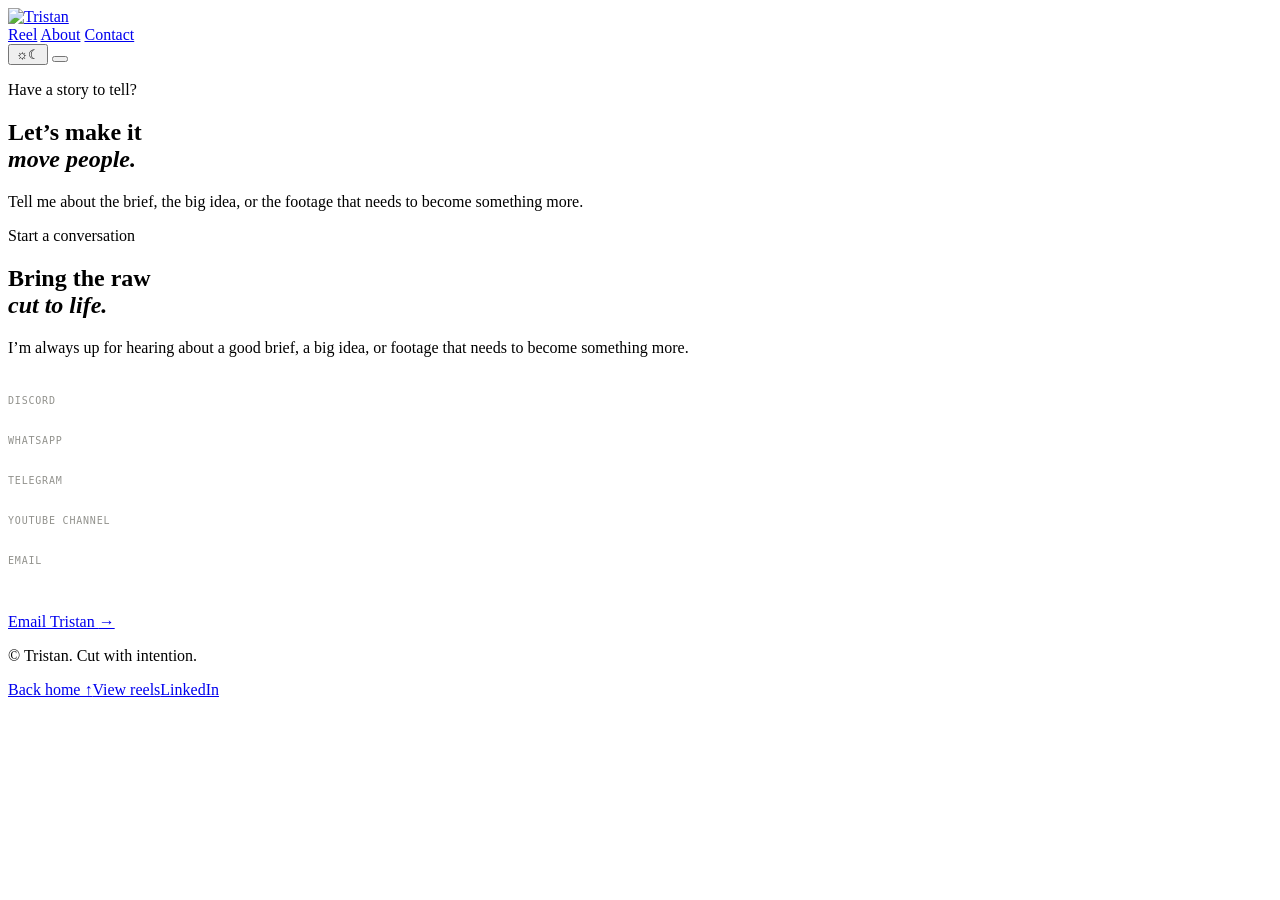
==== contact.html @ 22411dfc "Create contact.html" ====
<!doctype html>
<html lang="en">
  <head>
    <meta charset="UTF-8" />
    <meta name="viewport" content="width=device-width, initial-scale=1.0" />
    <meta name="description" content="Contact Tristan about video editing, campaigns, music videos, and finishing." />
    <title>Contact &mdash; Tristan Video Editor</title>
    <link rel="icon" type="image/svg+xml" href="tristan-logo.svg" />
    <link rel="stylesheet" href="styles.css" />
    <style>
      .contact-details { display:grid; width:100%; margin:26px 0 30px; }
      .contact-detail { display:flex; justify-content:space-between; gap:24px; padding:12px 0; border-bottom:1px solid rgba(255,255,255,.16); color:#fff; font-size:12px; }
      .contact-detail span:first-child { color:#92928d; font-family:'DM Mono',monospace; font-size:10px; text-transform:uppercase; letter-spacing:.08em; }
      .contact-detail a { color:inherit; text-align:right; }
      .contact-detail a:hover { color:var(--accent); }
      .dark .contact-detail { border-color:rgba(17,17,17,.16); color:#111; }
      .dark .contact-detail a:hover { color:#789000; }
      @media (max-width:760px) { .contact-detail { align-items:flex-start; flex-direction:column; gap:5px; }.contact-detail a { text-align:left; } }
    </style>
    <script>document.documentElement.classList.add('js');</script>
  </head>
  <body>
    <header class="site-header">
      <nav class="nav shell" aria-label="Main navigation">
        <a class="wordmark brand-logo" href="index.html" data-transition="zoom-in" aria-label="Tristan home"><img src="tristan-logo.svg" alt="Tristan" /></a>
        <div class="nav-links" id="nav-links">
          <a href="reels.html" data-transition="zoom-out">Reel</a>
          <a href="index.html#about" data-transition="zoom-in">About</a>
          <a href="contact.html" aria-current="page">Contact</a>
        </div>
        <div class="nav-actions">
          <button class="theme-switch" id="theme-toggle" type="button" role="switch" aria-checked="false" aria-label="Switch to dark mode">
            <span class="switch-track"><span class="switch-icon switch-sun" aria-hidden="true">&#9788;</span><span class="switch-icon switch-moon" aria-hidden="true">&#9790;</span><span class="switch-thumb"></span></span>
          </button>
          <button class="menu-toggle" id="menu-toggle" type="button" aria-controls="nav-links" aria-expanded="false" aria-label="Open menu"><span></span><span></span></button>
        </div>
      </nav>
    </header>

    <main class="page-main contact-page" id="top">
      <section class="page-hero shell reveal">
        <p class="eyebrow">Have a story to tell?</p>
        <h1>Let&#8217;s make it<br /><em>move people.</em></h1>
        <p class="page-intro">Tell me about the brief, the big idea, or the footage that needs to become something more.</p>
      </section>

      <section class="contact-section shell">
        <div class="contact-card reveal">
          <div><p class="eyebrow">Start a conversation</p><h2>Bring the raw<br /><em>cut to life.</em></h2></div>
          <div class="contact-side">
            <p>I&#8217;m always up for hearing about a good brief, a big idea, or footage that needs to become something more.</p>
            <div class="contact-details" aria-label="Contact details">
              <div class="contact-detail"><span>Discord</span><span>@randomrevort</span></div>
              <div class="contact-detail"><span>WhatsApp</span><a href="https://wa.me/639506513724" target="_blank" rel="noreferrer">0950 651 3724</a></div>
              <div class="contact-detail"><span>Telegram</span><a href="https://t.me/randomrevort" target="_blank" rel="noreferrer">@randomrevort</a></div>
              <div class="contact-detail"><span>YouTube Channel</span><a href="https://www.youtube.com/@randomrevort" target="_blank" rel="noreferrer">@randomrevort</a></div>
              <div class="contact-detail"><span>Email</span><a href="mailto:tristancajes@gmail.com">tristancajes@gmail.com</a></div>
            </div>
            <a class="button button-light" href="mailto:tristancajes@gmail.com">Email Tristan <span>&#8594;</span></a>
          </div>
        </div>
      </section>
    </main>

    <footer class="site-footer shell">
      <p>&copy; <span id="year"></span> Tristan. Cut with intention.</p>
      <div class="footer-links"><a href="index.html" data-transition="zoom-in">Back home &#8593;</a><a href="reels.html" data-transition="zoom-out">View reels</a><a href="contact.html">LinkedIn</a></div>
    </footer>
    <script src="script.js"></script>
  </body>
</html>
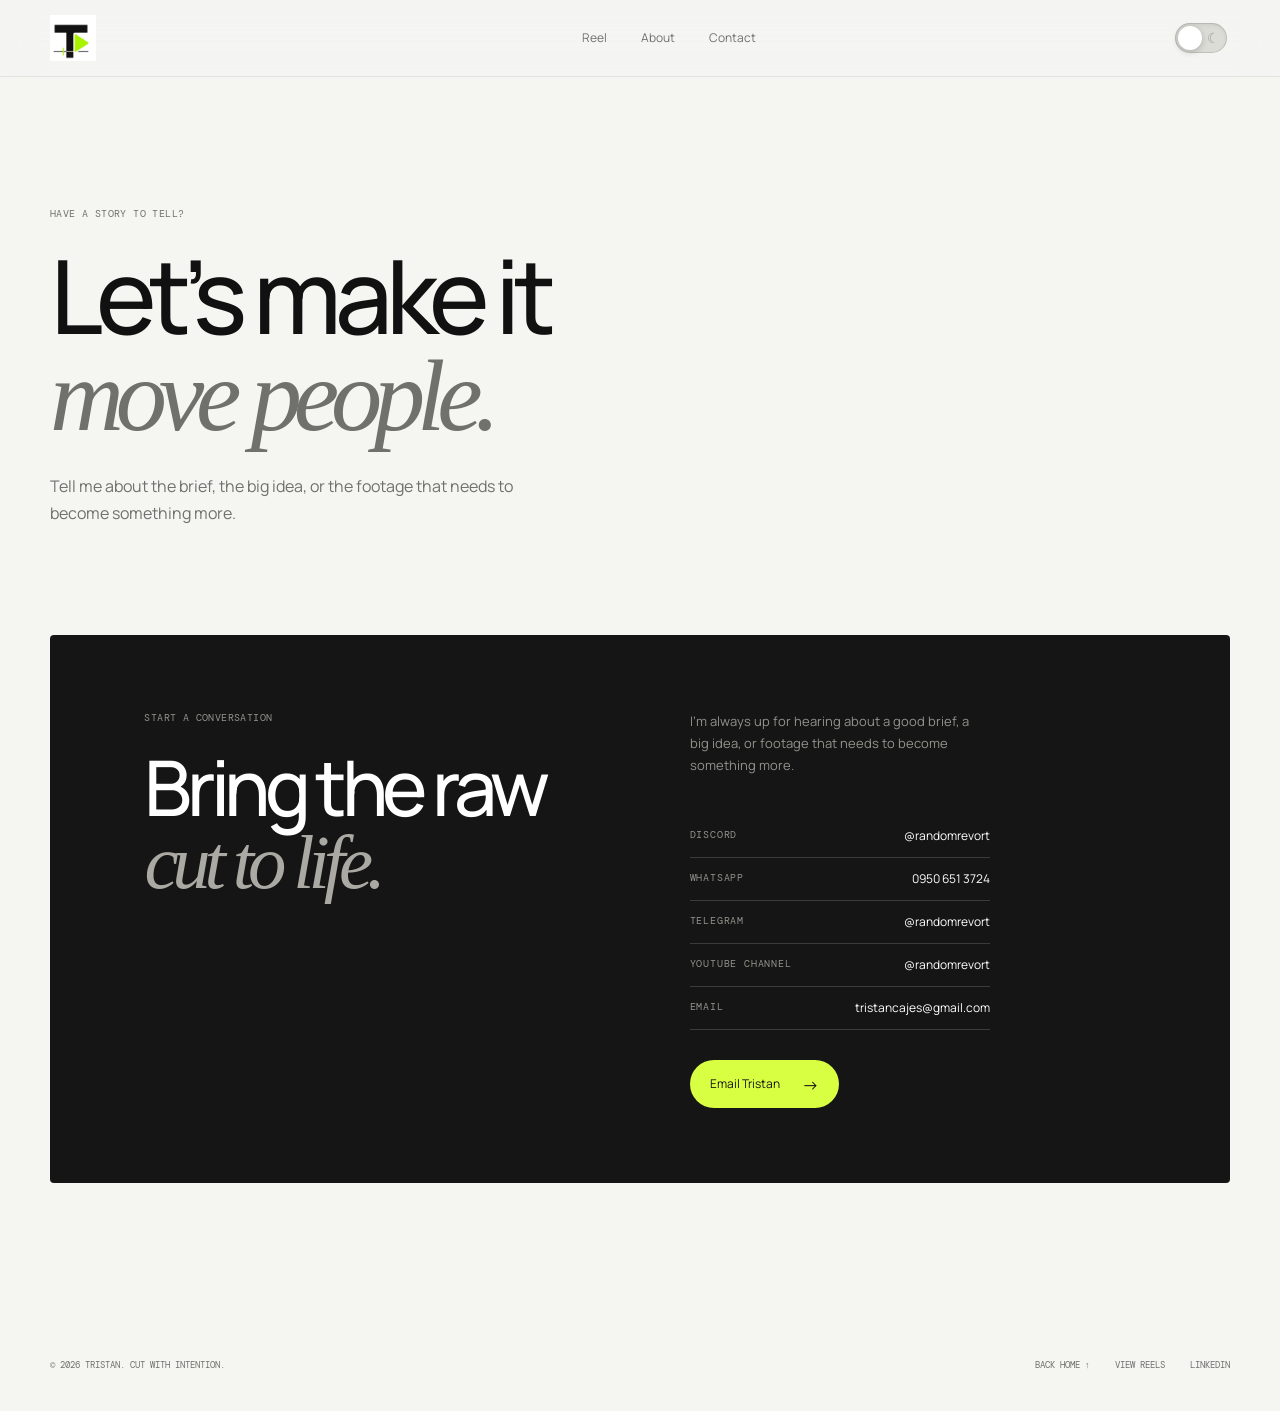
==== commit 29e64a73: "Add version query to stylesheet link in contact.html Version the shared stylesheet URL on the contac" ====
--- a/contact.html
+++ b/contact.html
@@ -6,7 +6,7 @@
     <meta name="description" content="Contact Tristan about video editing, campaigns, music videos, and finishing." />
     <title>Contact &mdash; Tristan Video Editor</title>
     <link rel="icon" type="image/svg+xml" href="tristan-logo.svg" />
-    <link rel="stylesheet" href="styles.css" />
+    <link rel="stylesheet" href="styles.css?v=20260806" />
     <style>
       .contact-details { display:grid; width:100%; margin:26px 0 30px; }
       .contact-detail { display:flex; justify-content:space-between; gap:24px; padding:12px 0; border-bottom:1px solid rgba(255,255,255,.16); color:#fff; font-size:12px; }
--- a/styles.css
+++ b/styles.css
@@ -0,0 +1,133 @@
+@import url('https://fonts.googleapis.com/css2?family=DM+Mono:wght@400;500&family=Manrope:wght@400;500;600;700&display=swap');
+
+:root { --bg:#f5f5f2; --ink:#111; --muted:#70706d; --line:#dcdcd7; --accent:#d9ff42; --dark:#151515; }
+* { box-sizing:border-box; }
+html { scroll-behavior:smooth; overflow-x:hidden; }
+body { margin:0; background:var(--bg); color:var(--ink); font-family:'Manrope',-apple-system,BlinkMacSystemFont,'Segoe UI',sans-serif; line-height:1.5; cursor:crosshair; }
+body * { cursor:inherit; }
+a,button,[role='button'],summary,select,input[type='checkbox'],input[type='radio'] { cursor:url("data:image/svg+xml,%3Csvg xmlns='http://www.w3.org/2000/svg' width='24' height='24' viewBox='0 0 24 24'%3E%3Ccircle cx='12' cy='12' r='7' fill='none' stroke='%23111111' stroke-width='1.6'/%3E%3C/svg%3E") 12 12, pointer; }
+.dark a,.dark button,.dark [role='button'],.dark summary,.dark select,.dark input[type='checkbox'],.dark input[type='radio'] { cursor:url("data:image/svg+xml,%3Csvg xmlns='http://www.w3.org/2000/svg' width='24' height='24' viewBox='0 0 24 24'%3E%3Ccircle cx='12' cy='12' r='7' fill='none' stroke='%23f2f2ed' stroke-width='1.6'/%3E%3C/svg%3E") 12 12, pointer; }
+a { color:inherit; text-decoration:none; } button { color:inherit; font:inherit; } h1,h2,h3,p { margin-top:0; }
+.shell { width:min(1180px,calc(100% - 56px)); margin-inline:auto; }
+.site-header { position:fixed; z-index:1000; inset:0 0 auto; width:100%; will-change:transform; background:rgba(245,245,242,.82); border-bottom:1px solid rgba(220,220,215,.7); backdrop-filter:blur(18px); }
+.nav { display:flex; align-items:center; justify-content:space-between; height:76px; }.wordmark { font-size:26px; font-weight:700; letter-spacing:-.08em; }.wordmark span { color:#81817e; }.brand-logo { position:relative; display:block; width:46px; height:46px; overflow:hidden; }.brand-logo img { position:absolute; top:-12px; left:-27px; width:96px; height:96px; max-width:none; object-fit:contain; }.dark .brand-logo img { filter:invert(1) hue-rotate(180deg); }
+.nav-links { display:flex; gap:34px; margin-left:70px; color:var(--muted); font-size:12px; }.nav-links a,.footer-links a { transition:color .2s ease; }.nav-links a:hover,.footer-links a:hover { color:var(--ink); }
+.nav-actions { display:flex; align-items:center; gap:12px; }.icon-button,.menu-toggle { border:0; padding:7px; background:transparent; cursor:pointer; }.icon-button svg { display:block; width:18px; height:18px; fill:none; stroke:currentColor; stroke-linecap:round; stroke-linejoin:round; stroke-width:1.5; }.moon-icon,.menu-toggle { display:none; }.menu-toggle { width:30px; }.menu-toggle span { display:block; width:18px; height:1px; margin:5px auto; background:var(--ink); transition:transform .2s; }
+.hero { display:grid; grid-template-columns:1fr 1fr; gap:60px; min-height:720px; align-items:start; padding-top:120px; }.eyebrow { margin-bottom:26px; color:var(--muted); font-family:'DM Mono',monospace; font-size:10px; letter-spacing:.04em; text-transform:uppercase; }.status-dot { display:inline-block; width:7px; height:7px; margin-right:8px; border-radius:50%; background:#b3db39; box-shadow:0 0 0 4px rgba(179,219,57,.18); }
+h1,h2 { font-weight:500; letter-spacing:-.07em; line-height:.94; } h1 { max-width:650px; margin-bottom:30px; font-size:clamp(68px,8vw,112px); } h2 { margin-bottom:28px; font-size:clamp(48px,6vw,78px); } h1 em,h2 em { color:var(--muted); font-family:Georgia,'Times New Roman',serif; font-weight:400; letter-spacing:-.08em; }
+.hero-intro { max-width:415px; margin-bottom:36px; color:var(--muted); font-size:16px; line-height:1.65; }.hero-actions { display:flex; align-items:center; gap:28px; }.button { display:inline-flex; align-items:center; gap:22px; min-height:48px; padding:0 20px; border-radius:100px; font-size:12px; transition:transform .2s ease,background .2s ease; }.button:hover { transform:translateY(-2px); }.button-dark { background:var(--dark); color:#fff; }.button-light { background:var(--accent); color:var(--dark); }.button span,.text-link span { font-size:17px; line-height:1; }.text-link { display:inline-flex; align-items:center; gap:9px; border-bottom:1px solid var(--ink); padding-bottom:4px; font-size:12px; }
+
+.hero-reel { position:relative; width:min(520px,100%); aspect-ratio:1; margin:18px auto 0; perspective:900px; transform-style:preserve-3d; }
+.page-main { padding-top:76px; }
+.page-hero { padding-block:130px 92px; }.page-hero h1 { margin-bottom:28px; }.page-intro { max-width:500px; color:var(--muted); font-size:16px; line-height:1.7; }.reels-page .work-section { padding-top:72px; }.contact-page .contact-section { padding-top:0; padding-bottom:150px; }
+.reel-ring { position:absolute; top:50%; left:50%; border:1px solid rgba(17,17,17,.18); border-radius:50%; transform-style:preserve-3d; transform-origin:center; backface-visibility:hidden; will-change:transform; }
+.ring-one { width:82%; height:82%; border-style:dashed; animation:orbit-angle-a 22s linear infinite; }.ring-two { width:57%; height:57%; border-color:rgba(17,17,17,.13); animation:orbit-angle-b 15s linear infinite reverse; }.ring-three { width:96%; height:42%; border-color:rgba(17,17,17,.1); border-style:dotted; animation:orbit-angle-c 28s linear infinite; }
+.reel-ring::before,.reel-ring::after { position:absolute; width:18px; height:18px; border-radius:50%; background:var(--accent); box-shadow:0 0 0 7px rgba(217,255,66,.12),0 5px 14px rgba(17,17,17,.12); content:''; }
+.ring-one::before { top:8%; left:21%; width:22px; height:22px; }.ring-one::after { right:10%; bottom:20%; width:14px; height:14px; background:#a9d52b; }
+.ring-two::before { top:14%; right:22%; width:13px; height:13px; background:#dfff70; }.ring-two::after { bottom:5%; left:18%; width:20px; height:20px; background:#b4df35; }
+.ring-three::before { top:42%; left:-2%; width:11px; height:11px; background:#8f9a8c; box-shadow:none; }.ring-three::after { top:16%; right:10%; width:16px; height:16px; background:#c3ed41; }
+.logo-orbit { position:absolute; z-index:auto; inset:0; pointer-events:none; transform-style:preserve-3d; }
+.orbit-path { --orbit-scale:1; position:absolute; top:50%; left:50%; width:0; height:0; transform:translate(-50%,-50%); transform-style:preserve-3d; will-change:transform; }
+.orbit-logo { position:absolute; top:0; left:0; display:grid; width:76px; height:76px; place-items:center; overflow:hidden; border:1px solid rgba(17,17,17,.2); border-radius:50%; background:radial-gradient(circle at 32% 28%,rgba(255,255,255,.98) 0%,rgba(246,246,241,.96) 42%,rgba(184,184,177,.98) 100%); box-shadow:inset -8px -10px 14px rgba(17,17,17,.16),inset 8px 8px 12px rgba(255,255,255,.92),0 8px 20px rgba(17,17,17,.1); color:#111; transform:translate(-50%,-50%); transform-style:preserve-3d; will-change:transform,opacity; }
+.orbit-logo-img { display:block; width:38px; height:38px; object-fit:contain; }
+.particle-field { position:absolute; z-index:2; inset:0; width:100%; height:100%; cursor:crosshair; }
+.timecode,.frame-label { position:absolute; z-index:5; color:var(--muted); font-family:'DM Mono',monospace; font-size:10px; line-height:1.3; text-transform:uppercase; }.timecode-top { top:12%; left:9%; }.timecode-bottom { right:5%; bottom:15%; }.frame-label { top:28%; right:0; }
+@keyframes orbit-angle-a { from { transform:translate(-50%,-50%) rotateX(63deg) rotateY(-20deg) rotateZ(0deg); } to { transform:translate(-50%,-50%) rotateX(63deg) rotateY(-20deg) rotateZ(360deg); } }
+@keyframes orbit-angle-b { from { transform:translate(-50%,-50%) rotateX(72deg) rotateY(28deg) rotateZ(0deg); } to { transform:translate(-50%,-50%) rotateX(72deg) rotateY(28deg) rotateZ(360deg); } }
+@keyframes orbit-angle-c { from { transform:translate(-50%,-50%) rotateX(78deg) rotateY(-48deg) rotateZ(0deg); } to { transform:translate(-50%,-50%) rotateX(78deg) rotateY(-48deg) rotateZ(360deg); } }
+
+.ticker { overflow:hidden; border-block:1px solid var(--line); color:var(--muted); font-family:'DM Mono',monospace; font-size:10px; letter-spacing:.05em; text-transform:uppercase; }.ticker-track { display:flex; width:max-content; min-height:58px; align-items:center; gap:28px; animation:marquee 28s linear infinite; }.ticker b { color:var(--accent); font-size:15px; }.ticker span { white-space:nowrap; }@keyframes marquee{to{transform:translateX(-50%)}}
+.work-section,.services-section { padding-block:150px; }.section-heading { position:relative; }.section-heading h2 { max-width:600px; }.section-note { position:absolute; right:0; bottom:8px; width:190px; color:var(--muted); font-size:12px; line-height:1.6; }.project-grid { display:grid; grid-template-columns:repeat(2,1fr); gap:64px 24px; margin-top:74px; }.project-card { display:block; }.project-card-wide { grid-column:span 2; }.project-art { position:relative; overflow:hidden; min-height:450px; border-radius:3px; }.project-card:not(.project-card-wide) .project-art { min-height:500px; }.project-meta { display:flex; align-items:flex-start; justify-content:space-between; padding-top:17px; }.project-type { margin-bottom:5px; color:var(--muted); font-family:'DM Mono',monospace; font-size:9px; text-transform:uppercase; }.project-meta h3 { margin-bottom:0; font-size:20px; font-weight:500; letter-spacing:-.04em; }.round-arrow { display:grid; width:34px; height:34px; place-items:center; border:1px solid var(--line); border-radius:50%; font-size:17px; transition:background .2s,color .2s; }.project-card:hover .round-arrow { background:var(--dark); color:#fff; }
+.featured-video-section,.shorts-section { padding-block:100px 0; }.featured-video-section .section-heading,.shorts-section .section-heading { margin-bottom:52px; }.featured-video-card { max-width:920px; }.featured-video-embed { aspect-ratio:16/9; overflow:hidden; border-radius:4px; background:#111; box-shadow:0 18px 42px rgba(17,17,17,.12); }.featured-video-embed iframe,.short-embed iframe { display:block; width:100%; height:100%; border:0; }.video-meta,.short-meta { display:flex; align-items:center; justify-content:space-between; gap:20px; padding-top:15px; color:var(--muted); font-family:'DM Mono',monospace; font-size:9px; text-transform:uppercase; }.video-meta a,.short-meta a { border-bottom:1px solid currentColor; padding-bottom:3px; }.shorts-grid { display:grid; grid-template-columns:repeat(4,minmax(0,1fr)); gap:42px 22px; }.short-embed { aspect-ratio:9/16; overflow:hidden; border-radius:4px; background:#111; box-shadow:0 14px 30px rgba(17,17,17,.12); }.short-meta { display:block; padding-top:14px; }.short-meta h3 { margin:0 0 9px; color:var(--ink); font-family:'Manrope',sans-serif; font-size:15px; font-weight:500; letter-spacing:-.04em; text-transform:none; }.unlisted-shorts-section { padding-bottom:150px; }.dark .featured-video-embed,.dark .short-embed { box-shadow:0 18px 42px rgba(0,0,0,.28); }
+.project-duration { position:absolute; right:28px; bottom:26px; font-family:'DM Mono',monospace; font-size:10px; letter-spacing:.04em; }.art-nomad { color:#f5e6d0; background:linear-gradient(180deg,#e29c5e 0%,#c46945 47%,#563a34 48%,#1f252d 100%); }.nomad-sun { position:absolute; top:16%; left:15%; width:16%; aspect-ratio:1; border-radius:50%; background:#ffe7ae; box-shadow:0 0 0 35px rgba(255,231,174,.12),0 0 0 80px rgba(255,231,174,.08); }.nomad-horizon { position:absolute; left:-5%; bottom:18%; width:112%; height:34%; background:#34313a; clip-path:polygon(0 72%,21% 41%,37% 61%,52% 24%,69% 54%,84% 20%,100% 49%,100% 100%,0 100%); }.nomad-figure { position:absolute; z-index:1; right:22%; bottom:17%; width:24px; height:105px; border-radius:16px 16px 4px 4px; background:#1a2027; transform:rotate(-7deg); }.nomad-figure::before { position:absolute; top:-24px; left:3px; width:19px; height:19px; border-radius:50%; background:#1a2027; content:''; }.art-nomad p { position:absolute; top:28px; right:30px; margin:0; font-family:'DM Mono',monospace; font-size:10px; line-height:1.25; text-transform:uppercase; }
+.art-kinetic { color:#e9f3e9; background:#23352f; }.kinetic-disc { position:absolute; top:14%; left:13%; width:74%; aspect-ratio:1; border-radius:50%; background:repeating-radial-gradient(circle,#c4f04f 0 2px,transparent 3px 15px),radial-gradient(circle at 42% 38%,#d3ff5b,#608e61 46%,#223b35 70%); box-shadow:22px 35px 55px rgba(0,0,0,.24); }.kinetic-strip { position:absolute; left:-16%; width:130%; height:13px; background:#d3ff5b; transform:rotate(-20deg); }.strip-one { top:37%; }.strip-two { top:62%; background:rgba(211,255,91,.35); }.kinetic-title { position:absolute; left:28px; bottom:28px; font-size:34px; font-weight:600; letter-spacing:-.08em; }
+.art-afterlight { color:#f7ede5; background:linear-gradient(135deg,#17172e 0%,#4c1c43 44%,#d06c62 100%); }.afterlight-glow { position:absolute; top:10%; left:13%; width:75%; aspect-ratio:1; border-radius:50%; background:radial-gradient(circle,#ffc9a0 0 7%,#ef8b79 24%,rgba(239,139,121,.15) 55%,transparent 70%); filter:blur(4px); }.afterlight-silhouette { position:absolute; bottom:0; left:38%; width:28%; height:68%; background:#201f37; clip-path:polygon(35% 0,67% 0,77% 12%,65% 28%,89% 100%,11% 100%,35% 28%,23% 12%); }.afterlight-word { position:absolute; left:28px; bottom:28px; font-family:Georgia,serif; font-size:40px; line-height:.72; letter-spacing:-.08em; }
+
+.about-section { padding-block:145px; background:var(--dark); color:#fff; }.about-layout { display:grid; grid-template-columns:1fr 1fr; gap:15%; }.about-section .eyebrow { color:#92928d; }.about-section h2 { margin-bottom:0; }.about-section h2 em { color:#aaa9a3; }.about-copy { max-width:430px; align-self:end; }.about-lead { font-size:24px; line-height:1.25; letter-spacing:-.04em; }.about-copy > p:not(.about-lead) { margin-bottom:34px; color:#92928d; font-size:14px; line-height:1.75; }.about-section .text-link { border-color:#fff; }
+.service-list { margin-top:70px; border-top:1px solid var(--line); }.service-row { display:grid; grid-template-columns:60px 1fr 1fr 40px; gap:20px; min-height:140px; align-items:center; border-bottom:1px solid var(--line); }.service-number { color:var(--muted); font-family:'DM Mono',monospace; font-size:10px; }.service-row h3 { margin:0; font-size:25px; font-weight:500; letter-spacing:-.05em; }.service-row p { max-width:290px; margin:0; color:var(--muted); font-size:12px; line-height:1.6; }.service-arrow { justify-self:end; font-size:22px; }
+.contact-section { padding-bottom:100px; }.contact-card { display:grid; grid-template-columns:1fr 1fr; gap:10%; padding:75px 8%; border-radius:4px; background:var(--dark); color:#fff; }.contact-card .eyebrow { color:#92928d; }.contact-card h2 { margin-bottom:0; }.contact-card h2 em { color:#aaa9a3; }.contact-side { display:flex; flex-direction:column; align-items:flex-start; justify-content:flex-end; max-width:300px; }.contact-side p { color:#92928d; font-size:13px; line-height:1.7; }.site-footer { display:flex; justify-content:space-between; padding-block:26px 38px; color:var(--muted); font-family:'DM Mono',monospace; font-size:9px; text-transform:uppercase; }.site-footer p { margin:0; }.footer-links { display:flex; gap:25px; }
+.reveal { opacity:1; transform:none; }.js .reveal { opacity:0; transform:translateY(18px); transition:opacity .7s ease,transform .7s ease; }.js .reveal.is-visible { opacity:1; transform:none; }
+.js body { transform-origin:center center; }.js body > .page-main,.js body > .site-footer { transform-origin:center center; }.js body.page-enter-zoom-in > .page-main,.js body.page-enter-zoom-in > .site-footer { animation:page-enter-zoom-in .72s cubic-bezier(.22,.8,.24,1) both; }.js body.page-enter-zoom-out > .page-main,.js body.page-enter-zoom-out > .site-footer { animation:page-enter-zoom-out .72s cubic-bezier(.22,.8,.24,1) both; }.js body.page-exit-zoom-in,.js body.page-exit-zoom-out { pointer-events:none; }.js body.page-exit-zoom-in > .page-main,.js body.page-exit-zoom-in > .site-footer { animation:page-exit-zoom-in .52s cubic-bezier(.7,0,.84,.3) both; }.js body.page-exit-zoom-out > .page-main,.js body.page-exit-zoom-out > .site-footer { animation:page-exit-zoom-out .52s cubic-bezier(.7,0,.84,.3) both; }
+@keyframes page-enter-zoom-in { from { opacity:0; transform:scale(1.12); } to { opacity:1; transform:scale(1); } }
+@keyframes page-enter-zoom-out { from { opacity:0; transform:scale(.88); } to { opacity:1; transform:scale(1); } }
+@keyframes page-exit-zoom-in { from { opacity:1; transform:scale(1); } to { opacity:0; transform:scale(1.12); } }
+@keyframes page-exit-zoom-out { from { opacity:1; transform:scale(1); } to { opacity:0; transform:scale(.88); } }
+body.dark { --bg:#111; --ink:#f2f2ed; --muted:#989894; --line:#343432; --dark:#f2f2ed; }.dark .site-header { background:rgba(17,17,17,.82); }.dark .button-dark { background:#f2f2ed; color:#111; }.dark .reel-ring { border-color:rgba(242,242,237,.2); }.dark .ring-two { border-color:rgba(242,242,237,.08); }.dark .reel-core { background:#f2f2ed; }.dark .reel-core span { color:#111; }.dark .about-section,.dark .contact-card { background:#e8e8e2; color:#111; }.dark .about-section .eyebrow,.dark .contact-card .eyebrow,.dark .about-copy > p:not(.about-lead),.dark .contact-side p { color:#777772; }.dark .about-section h2 em,.dark .contact-card h2 em { color:#71716c; }.dark .about-section .text-link { border-color:#111; }.dark .moon-icon { display:block !important; }.dark .sun-icon { display:none; }.dark .button-light { background:#c9e932; }
+.dark .orbit-logo { border-color:rgba(242,242,237,.2); background:radial-gradient(circle at 32% 28%,#54544f 0%,#292926 46%,#111 100%); color:#f2f2ed; box-shadow:inset -8px -10px 14px rgba(0,0,0,.4),inset 8px 8px 12px rgba(255,255,255,.1),0 8px 20px rgba(0,0,0,.25); }.dark .orbit-logo-img { filter:invert(1); }
+.timecode,.frame-label { pointer-events:none; }
+@media (max-width:760px) { .shell { width:min(100% - 36px,580px); }.nav { height:66px; }.nav-links { position:absolute; top:66px; left:0; display:flex; flex-direction:column; gap:0; width:100%; margin:0; padding:0 18px; background:var(--bg); border-bottom:1px solid var(--line); opacity:0; pointer-events:none; transform:translateY(-8px); transition:opacity .2s,transform .2s; }.nav-links a { padding:17px 0; border-bottom:1px solid var(--line); }.nav-links.open { opacity:1; pointer-events:auto; transform:none; }.menu-toggle { display:block; }.menu-toggle.open span:first-child { transform:translateY(3px) rotate(45deg); }.menu-toggle.open span:last-child { transform:translateY(-3px) rotate(-45deg); }.hero { display:block; min-height:auto; padding-top:118px; padding-bottom:80px; }.hero-intro { font-size:14px; }.hero-reel { width:90%; margin-top:80px; }.page-main { padding-top:66px; }.page-hero { padding-block:92px 64px; }.page-hero h1 { font-size:clamp(58px,16vw,90px); }.page-intro { font-size:14px; }.reels-page .work-section { padding-top:55px; }.contact-page .contact-section { padding-bottom:80px; }.orbit-path { --orbit-scale:.66; }.orbit-logo { width:60px; height:60px; }.orbit-logo-img { width:30px; height:30px; }.frame-label { right:-2%; }.work-section,.services-section { padding-block:90px; }.section-note { position:static; width:auto; max-width:250px; }.project-grid { display:block; margin-top:48px; }.shorts-grid { grid-template-columns:repeat(2,minmax(0,1fr)); gap:35px 14px; }.featured-video-section,.shorts-section { padding-block:75px 0; }.unlisted-shorts-section { padding-bottom:80px; }.project-card { margin-bottom:52px; }.project-art,.project-card:not(.project-card-wide) .project-art { min-height:390px; }.about-section { padding-block:90px; }.about-layout { display:block; }.about-copy { margin-top:60px; }.service-list { margin-top:45px; }.service-row { grid-template-columns:35px 1fr 25px; gap:10px; min-height:150px; }.service-row p { grid-column:2; grid-row:2; }.service-row h3 { font-size:20px; }.contact-section { padding-bottom:65px; }.contact-card { display:block; padding:48px 28px; }.contact-side { margin-top:55px; }.site-footer { display:block; }.footer-links { margin-top:20px; } }
+@media (prefers-reduced-motion:reduce) { *,*::before,*::after { scroll-behavior:auto !important; animation-duration:.01ms !important; transition-duration:.01ms !important; } }
+
+/* iPhone-style appearance switch */
+.theme-switch { display:inline-flex; align-items:center; justify-content:center; width:58px; height:36px; padding:0; border:0; background:transparent; cursor:pointer; }
+.switch-track { position:relative; display:block; width:52px; height:30px; border-radius:999px; background:#dcdcd7; box-shadow:inset 0 0 0 1px rgba(17,17,17,.12),inset 0 2px 4px rgba(17,17,17,.08); transition:background .35s ease,box-shadow .35s ease; }
+.switch-thumb { position:absolute; z-index:2; top:3px; left:3px; width:24px; height:24px; border-radius:50%; background:#fff; box-shadow:0 2px 6px rgba(17,17,17,.22); transition:transform .35s cubic-bezier(.22,.8,.25,1),background .35s ease; }
+.switch-icon { position:absolute; z-index:1; top:7px; color:#6d6d68; font-size:14px; line-height:16px; transition:color .35s ease,opacity .35s ease; }.switch-sun { left:7px; }.switch-moon { right:7px; opacity:.55; }
+.dark .switch-track { background:#474745; box-shadow:inset 0 0 0 1px rgba(242,242,237,.16),inset 0 2px 4px rgba(0,0,0,.25); }.dark .switch-thumb { transform:translateX(22px); background:#f2f2ed; }.dark .switch-sun { opacity:.55; }.dark .switch-moon { color:var(--accent); opacity:1; }
+.theme-switch:focus-visible { outline:2px solid var(--accent); outline-offset:4px; border-radius:999px; }
+
+/* Quiet motion details */
+body { transition:background-color .45s ease,color .45s ease; }
+.site-header,.button,.text-link,.round-arrow,.service-row,.project-art { transition:background-color .35s ease,color .35s ease,border-color .35s ease,transform .35s ease,box-shadow .35s ease; }
+.site-header.is-scrolled { box-shadow:0 10px 30px rgba(17,17,17,.07); }
+.hero-copy .eyebrow { animation:soft-pulse 3.6s ease-in-out infinite; }.hero-copy h1 { animation:hero-rise .9s both cubic-bezier(.2,.7,.2,1); }.hero-copy .hero-intro { animation:hero-rise .9s .12s both cubic-bezier(.2,.7,.2,1); }.hero-copy .hero-actions { animation:hero-rise .9s .22s both cubic-bezier(.2,.7,.2,1); }
+.project-card { transition:transform .45s cubic-bezier(.2,.7,.2,1); }.project-card:hover { transform:translateY(-7px); }.project-art::after { position:absolute; inset:0; background:linear-gradient(120deg,transparent 25%,rgba(255,255,255,.17) 48%,transparent 70%); content:''; transform:translateX(-120%); transition:transform .8s ease; }.project-card:hover .project-art::after { transform:translateX(120%); }
+.service-row { transition:padding .35s ease,background-color .35s ease; }.service-row:hover { padding-inline:12px; background:color-mix(in srgb,var(--accent) 12%,transparent); }.service-row:hover .service-arrow { transform:translateX(6px); }
+.section-heading .eyebrow,.service-list .service-row,.contact-card { will-change:transform; }.js .section-heading .eyebrow { transition:letter-spacing .7s ease,color .35s ease; }.js .section-heading.is-visible .eyebrow { letter-spacing:.16em; }
+@keyframes hero-rise { from { opacity:0; transform:translateY(22px); } to { opacity:1; transform:none; } } @keyframes soft-pulse { 0%,100%{opacity:.72} 50%{opacity:1} }
+@media (prefers-reduced-motion:reduce) { .hero-copy .eyebrow,.hero-copy h1,.hero-copy .hero-intro,.hero-copy .hero-actions { animation:none; } .project-card,.project-art::after,.switch-thumb { transition:none; } .project-card:hover { transform:none; } }
+
+/* YouTube Shorts that require direct playback */
+.direct-youtube-link {
+  position: relative;
+  display: block;
+  overflow: hidden;
+  isolation: isolate;
+}
+.direct-youtube-link img {
+  display: block;
+  width: 100%;
+  height: 100%;
+  object-fit: cover;
+  transition: transform .35s ease;
+}
+.direct-youtube-link::after {
+  position: absolute;
+  inset: 0;
+  background: linear-gradient(180deg, rgba(17,17,17,.08), rgba(17,17,17,.52));
+  content: '';
+  pointer-events: none;
+}
+.direct-youtube-link span {
+  position: absolute;
+  top: 50%;
+  left: 50%;
+  z-index: 1;
+  display: grid;
+  place-items: center;
+  width: calc(100% - 28px);
+  min-height: 42px;
+  padding: 10px 14px;
+  border: 1px solid rgba(255,255,255,.72);
+  border-radius: 999px;
+  background: rgba(17,17,17,.72);
+  color: #fff;
+  font-family: 'DM Mono', monospace;
+  font-size: 10px;
+  letter-spacing: .04em;
+  text-align: center;
+  text-transform: uppercase;
+  transform: translate(-50%,-50%);
+  transition: background-color .3s ease, border-color .3s ease;
+}
+.direct-youtube-link:hover img {
+  transform: scale(1.04);
+}
+.direct-youtube-link:hover span {
+  background: var(--accent);
+  border-color: var(--accent);
+  color: #111;
+}
+@media (prefers-reduced-motion: reduce) {
+  .direct-youtube-link img { transition: none; }
+}
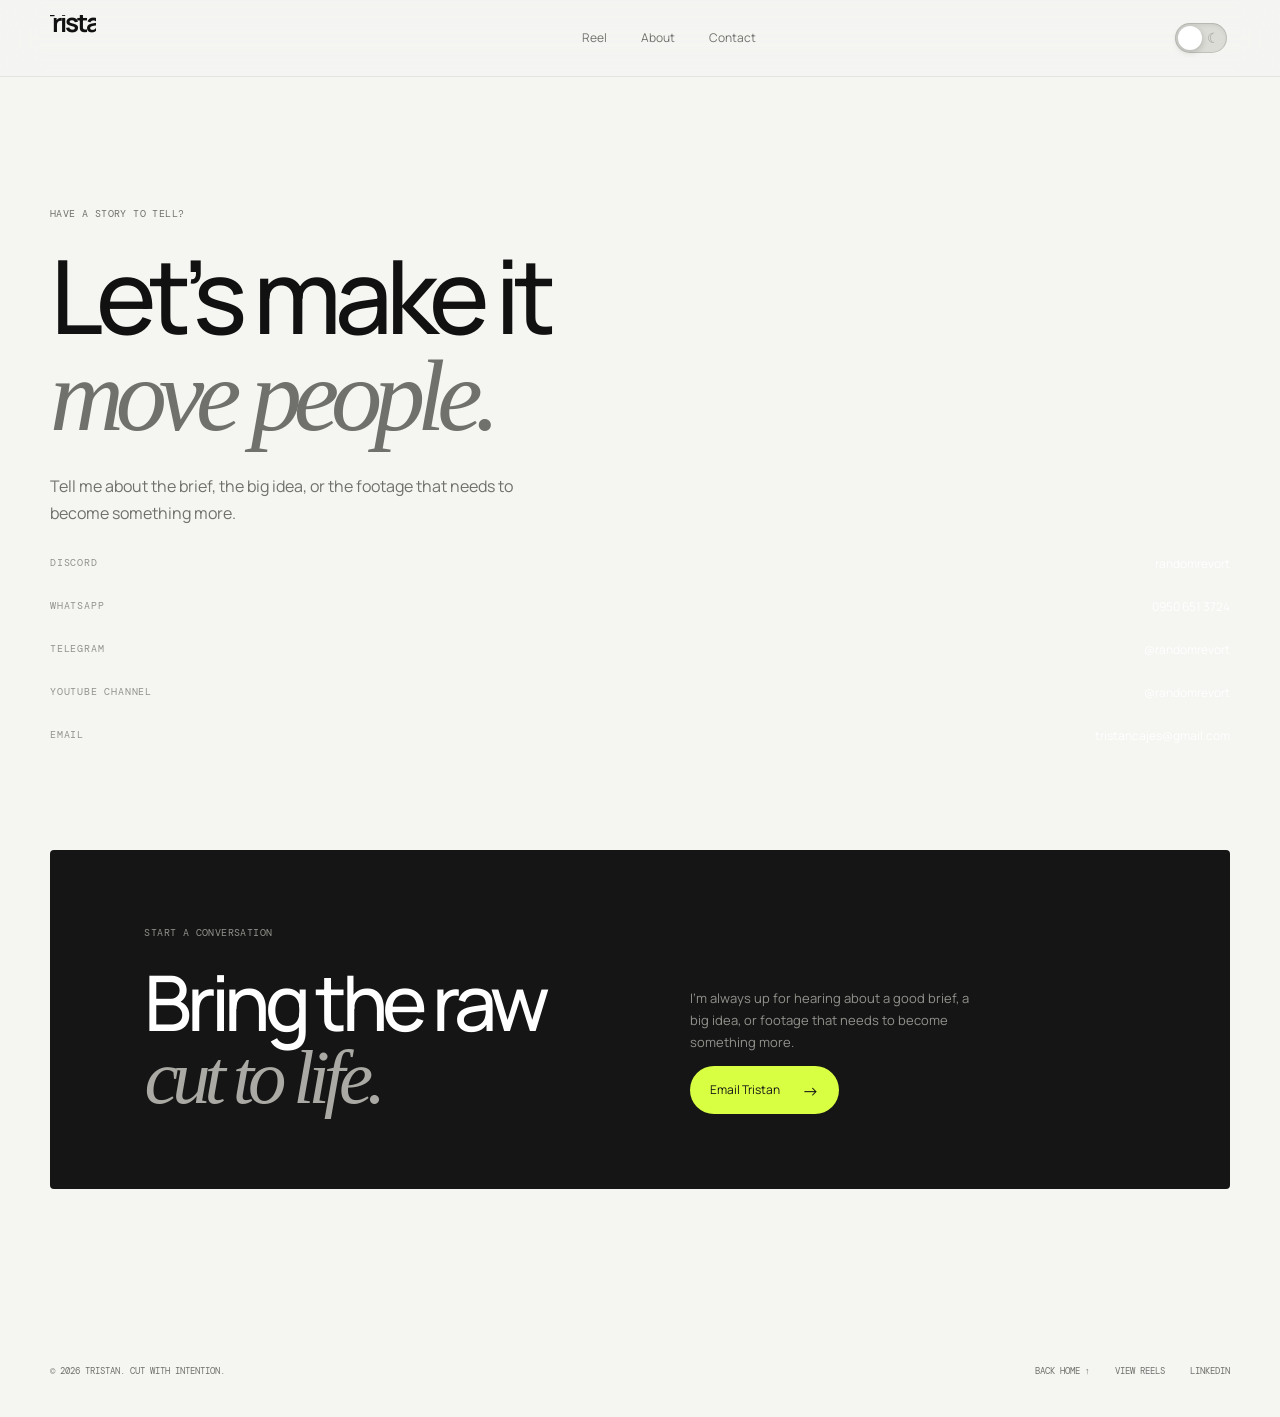
==== commit 517dd450: "Change favicon and update contact information Move contact details beside the contact heading, enlar" ====
--- a/contact.html
+++ b/contact.html
@@ -5,7 +5,7 @@
     <meta name="viewport" content="width=device-width, initial-scale=1.0" />
     <meta name="description" content="Contact Tristan about video editing, campaigns, music videos, and finishing." />
     <title>Contact &mdash; Tristan Video Editor</title>
-    <link rel="icon" type="image/svg+xml" href="tristan-logo.svg" />
+    <link rel="icon" type="image/svg+xml" href="Simple Tristan Video Editor Logo-Photoroom.png" />
     <link rel="stylesheet" href="styles.css?v=20260806" />
     <style>
       .contact-details { display:grid; width:100%; margin:26px 0 30px; }
@@ -22,7 +22,7 @@
   <body>
     <header class="site-header">
       <nav class="nav shell" aria-label="Main navigation">
-        <a class="wordmark brand-logo" href="index.html" data-transition="zoom-in" aria-label="Tristan home"><img src="tristan-logo.svg" alt="Tristan" /></a>
+        <a class="wordmark brand-logo" href="index.html" data-transition="zoom-in" aria-label="Tristan home"><img src="Simple Tristan Video Editor Logo-Photoroom.png" alt="Tristan" /></a>
         <div class="nav-links" id="nav-links">
           <a href="reels.html" data-transition="zoom-out">Reel</a>
           <a href="index.html#about" data-transition="zoom-in">About</a>
@@ -42,21 +42,20 @@
         <p class="eyebrow">Have a story to tell?</p>
         <h1>Let&#8217;s make it<br /><em>move people.</em></h1>
         <p class="page-intro">Tell me about the brief, the big idea, or the footage that needs to become something more.</p>
+        <div class="contact-hero-details" aria-label="Contact details">
+          <div class="contact-detail"><span>Discord</span><span>randomrevort</span></div>
+          <div class="contact-detail"><span>WhatsApp</span><a href="https://wa.me/639506513724" target="_blank" rel="noreferrer">0950 651 3724</a></div>
+          <div class="contact-detail"><span>Telegram</span><a href="https://t.me/randomrevort" target="_blank" rel="noreferrer">@randomrevort</a></div>
+          <div class="contact-detail"><span>YouTube Channel</span><a href="https://www.youtube.com/@randomrevort" target="_blank" rel="noreferrer">@randomrevort</a></div>
+          <div class="contact-detail"><span>Email</span><a href="mailto:tristancajes@gmail.com">tristancajes@gmail.com</a></div>
+        </div>
       </section>
 
       <section class="contact-section shell">
         <div class="contact-card reveal">
           <div><p class="eyebrow">Start a conversation</p><h2>Bring the raw<br /><em>cut to life.</em></h2></div>
           <div class="contact-side">
-            <p>I&#8217;m always up for hearing about a good brief, a big idea, or footage that needs to become something more.</p>
-            <div class="contact-details" aria-label="Contact details">
-              <div class="contact-detail"><span>Discord</span><span>@randomrevort</span></div>
-              <div class="contact-detail"><span>WhatsApp</span><a href="https://wa.me/639506513724" target="_blank" rel="noreferrer">0950 651 3724</a></div>
-              <div class="contact-detail"><span>Telegram</span><a href="https://t.me/randomrevort" target="_blank" rel="noreferrer">@randomrevort</a></div>
-              <div class="contact-detail"><span>YouTube Channel</span><a href="https://www.youtube.com/@randomrevort" target="_blank" rel="noreferrer">@randomrevort</a></div>
-              <div class="contact-detail"><span>Email</span><a href="mailto:tristancajes@gmail.com">tristancajes@gmail.com</a></div>
-            </div>
-            <a class="button button-light" href="mailto:tristancajes@gmail.com">Email Tristan <span>&#8594;</span></a>
+            <p>I&#8217;m always up for hearing about a good brief, a big idea, or footage that needs to become something more.</p><a class="button button-light" href="mailto:tristancajes@gmail.com">Email Tristan <span>&#8594;</span></a>
           </div>
         </div>
       </section>
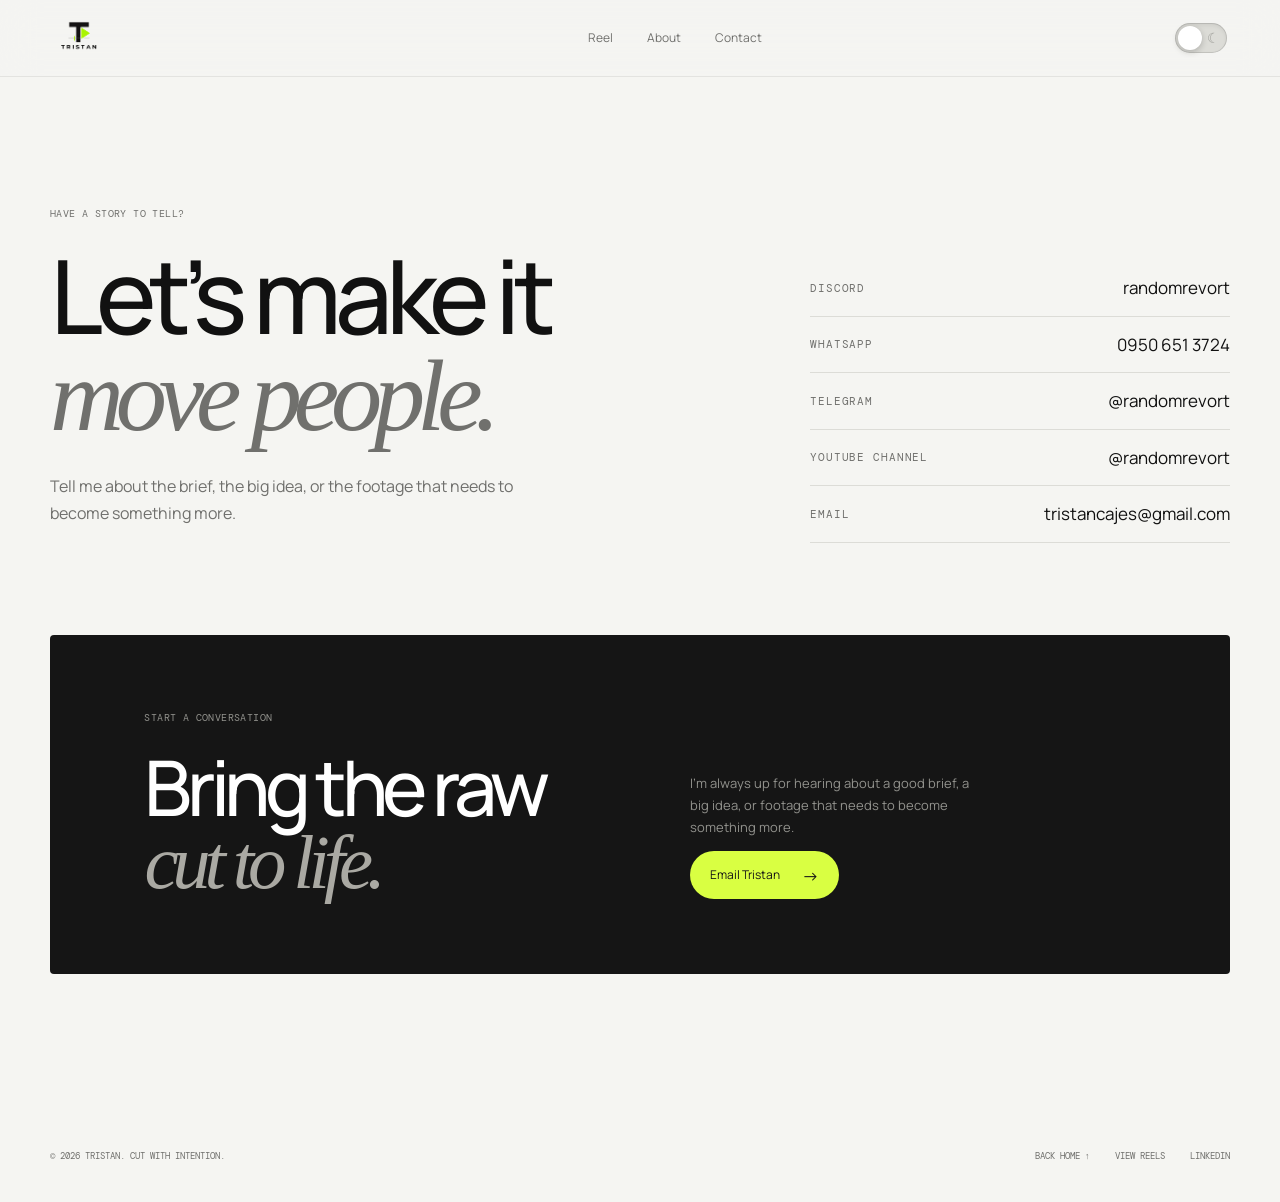
==== commit d4d0062c: "Make Discord contact clickable Make the Discord contact display as randomrevort and link to the Disc" ====
--- a/contact.html
+++ b/contact.html
@@ -43,7 +43,7 @@
         <h1>Let&#8217;s make it<br /><em>move people.</em></h1>
         <p class="page-intro">Tell me about the brief, the big idea, or the footage that needs to become something more.</p>
         <div class="contact-hero-details" aria-label="Contact details">
-          <div class="contact-detail"><span>Discord</span><span>randomrevort</span></div>
+          <div class="contact-detail"><span>Discord</span><a href="https://discord.com/users/374188893920296971" target="_blank" rel="noreferrer">randomrevort</a></div>
           <div class="contact-detail"><span>WhatsApp</span><a href="https://wa.me/639506513724" target="_blank" rel="noreferrer">0950 651 3724</a></div>
           <div class="contact-detail"><span>Telegram</span><a href="https://t.me/randomrevort" target="_blank" rel="noreferrer">@randomrevort</a></div>
           <div class="contact-detail"><span>YouTube Channel</span><a href="https://www.youtube.com/@randomrevort" target="_blank" rel="noreferrer">@randomrevort</a></div>
--- a/styles.css
+++ b/styles.css
@@ -131,3 +131,18 @@
 @media (prefers-reduced-motion: reduce) {
   .direct-youtube-link img { transition: none; }
 }
+
+/* Live presentation updates */
+.brand-logo { position:relative; display:grid; width:58px; height:58px; place-items:center; overflow:hidden; }
+.brand-logo img { position:static; display:block; width:58px; height:58px; max-width:none; object-fit:contain; }
+.featured-video-heading { margin-bottom:0; font-size:clamp(68px,8vw,112px); }
+.contact-page .page-hero { display:grid; grid-template-columns:minmax(0,1fr) minmax(300px,420px); column-gap:60px; align-items:end; }
+.contact-page .page-hero .eyebrow,.contact-page .page-hero h1,.contact-page .page-hero .page-intro { grid-column:1; }
+.contact-hero-details { grid-column:2; grid-row:1 / span 3; align-self:end; width:100%; max-width:420px; margin-left:auto; }
+.contact-hero-details .contact-detail { display:flex; align-items:center; justify-content:space-between; gap:24px; padding:15px 0; border-bottom:1px solid var(--line); color:var(--ink); font-size:17px; }
+.contact-hero-details .contact-detail span:first-child { color:var(--muted); font-family:'DM Mono',monospace; font-size:11px; letter-spacing:.08em; text-transform:uppercase; }
+.contact-hero-details .contact-detail a { color:inherit; text-align:right; }
+.contact-hero-details .contact-detail a:hover { color:var(--accent); }
+.dark .contact-page .contact-hero-details .contact-detail { color:var(--ink); border-color:var(--line); }
+.dark .contact-page .contact-hero-details .contact-detail span:first-child { color:var(--muted); }
+@media (max-width:760px) { .brand-logo,.brand-logo img { width:48px; height:48px; } .contact-page .page-hero { display:block; } .contact-hero-details { max-width:none; margin-top:42px; } .contact-hero-details .contact-detail { align-items:flex-start; flex-direction:column; gap:6px; font-size:16px; } .contact-hero-details .contact-detail a { text-align:left; } .featured-video-heading { font-size:clamp(56px,14vw,84px); } }
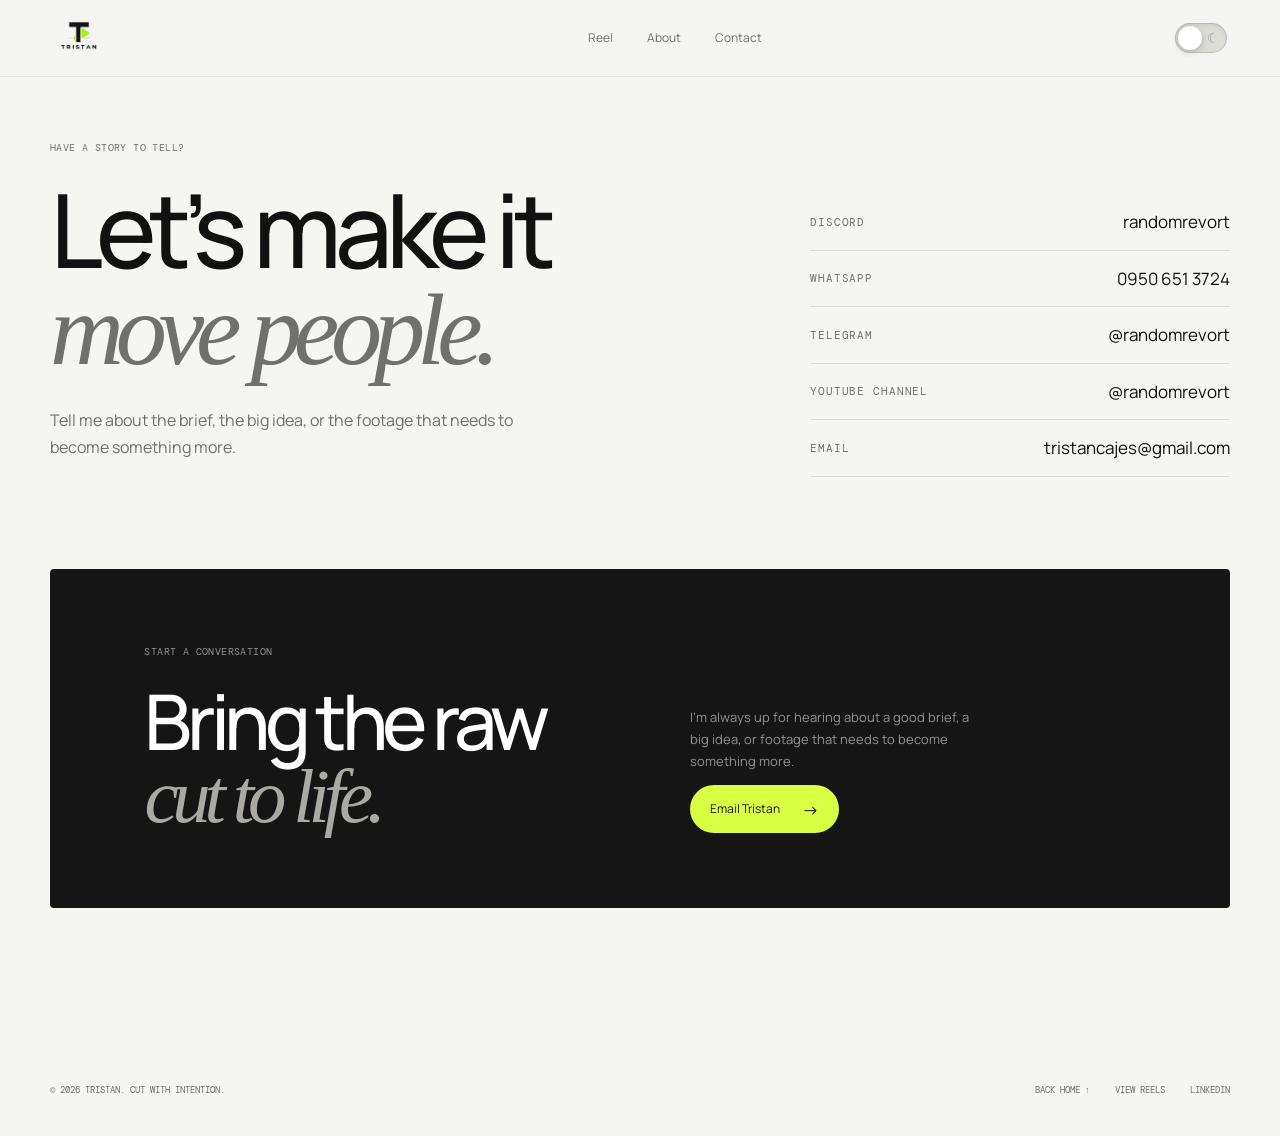
==== commit 4d2e612a: "Add Reels tool burst and scroll cursor Move Reels and Contact headers closer to navigation; add the " ====
--- a/contact.html
+++ b/contact.html
@@ -1,70 +1,70 @@
-<!doctype html>
-<html lang="en">
-  <head>
-    <meta charset="UTF-8" />
-    <meta name="viewport" content="width=device-width, initial-scale=1.0" />
-    <meta name="description" content="Contact Tristan about video editing, campaigns, music videos, and finishing." />
-    <title>Contact &mdash; Tristan Video Editor</title>
-    <link rel="icon" type="image/svg+xml" href="Simple Tristan Video Editor Logo-Photoroom.png" />
-    <link rel="stylesheet" href="styles.css?v=20260806" />
-    <style>
-      .contact-details { display:grid; width:100%; margin:26px 0 30px; }
-      .contact-detail { display:flex; justify-content:space-between; gap:24px; padding:12px 0; border-bottom:1px solid rgba(255,255,255,.16); color:#fff; font-size:12px; }
-      .contact-detail span:first-child { color:#92928d; font-family:'DM Mono',monospace; font-size:10px; text-transform:uppercase; letter-spacing:.08em; }
-      .contact-detail a { color:inherit; text-align:right; }
-      .contact-detail a:hover { color:var(--accent); }
-      .dark .contact-detail { border-color:rgba(17,17,17,.16); color:#111; }
-      .dark .contact-detail a:hover { color:#789000; }
-      @media (max-width:760px) { .contact-detail { align-items:flex-start; flex-direction:column; gap:5px; }.contact-detail a { text-align:left; } }
-    </style>
-    <script>document.documentElement.classList.add('js');</script>
-  </head>
-  <body>
-    <header class="site-header">
-      <nav class="nav shell" aria-label="Main navigation">
-        <a class="wordmark brand-logo" href="index.html" data-transition="zoom-in" aria-label="Tristan home"><img src="Simple Tristan Video Editor Logo-Photoroom.png" alt="Tristan" /></a>
-        <div class="nav-links" id="nav-links">
-          <a href="reels.html" data-transition="zoom-out">Reel</a>
-          <a href="index.html#about" data-transition="zoom-in">About</a>
-          <a href="contact.html" aria-current="page">Contact</a>
-        </div>
-        <div class="nav-actions">
-          <button class="theme-switch" id="theme-toggle" type="button" role="switch" aria-checked="false" aria-label="Switch to dark mode">
-            <span class="switch-track"><span class="switch-icon switch-sun" aria-hidden="true">&#9788;</span><span class="switch-icon switch-moon" aria-hidden="true">&#9790;</span><span class="switch-thumb"></span></span>
-          </button>
-          <button class="menu-toggle" id="menu-toggle" type="button" aria-controls="nav-links" aria-expanded="false" aria-label="Open menu"><span></span><span></span></button>
-        </div>
-      </nav>
-    </header>
-
-    <main class="page-main contact-page" id="top">
-      <section class="page-hero shell reveal">
-        <p class="eyebrow">Have a story to tell?</p>
-        <h1>Let&#8217;s make it<br /><em>move people.</em></h1>
-        <p class="page-intro">Tell me about the brief, the big idea, or the footage that needs to become something more.</p>
-        <div class="contact-hero-details" aria-label="Contact details">
-          <div class="contact-detail"><span>Discord</span><a href="https://discord.com/users/374188893920296971" target="_blank" rel="noreferrer">randomrevort</a></div>
-          <div class="contact-detail"><span>WhatsApp</span><a href="https://wa.me/639506513724" target="_blank" rel="noreferrer">0950 651 3724</a></div>
-          <div class="contact-detail"><span>Telegram</span><a href="https://t.me/randomrevort" target="_blank" rel="noreferrer">@randomrevort</a></div>
-          <div class="contact-detail"><span>YouTube Channel</span><a href="https://www.youtube.com/@randomrevort" target="_blank" rel="noreferrer">@randomrevort</a></div>
-          <div class="contact-detail"><span>Email</span><a href="mailto:tristancajes@gmail.com">tristancajes@gmail.com</a></div>
-        </div>
-      </section>
-
-      <section class="contact-section shell">
-        <div class="contact-card reveal">
-          <div><p class="eyebrow">Start a conversation</p><h2>Bring the raw<br /><em>cut to life.</em></h2></div>
-          <div class="contact-side">
-            <p>I&#8217;m always up for hearing about a good brief, a big idea, or footage that needs to become something more.</p><a class="button button-light" href="mailto:tristancajes@gmail.com">Email Tristan <span>&#8594;</span></a>
-          </div>
-        </div>
-      </section>
-    </main>
-
-    <footer class="site-footer shell">
-      <p>&copy; <span id="year"></span> Tristan. Cut with intention.</p>
-      <div class="footer-links"><a href="index.html" data-transition="zoom-in">Back home &#8593;</a><a href="reels.html" data-transition="zoom-out">View reels</a><a href="contact.html">LinkedIn</a></div>
-    </footer>
-    <script src="script.js"></script>
-  </body>
-</html>
+<!doctype html>
+<html lang="en">
+  <head>
+    <meta charset="UTF-8" />
+    <meta name="viewport" content="width=device-width, initial-scale=1.0" />
+    <meta name="description" content="Contact Tristan about video editing, campaigns, music videos, and finishing." />
+    <title>Contact &mdash; Tristan Video Editor</title>
+    <link rel="icon" type="image/svg+xml" href="Simple Tristan Video Editor Logo-Photoroom.png" />
+    <link rel="stylesheet" href="styles.css?v=20260808" />
+    <style>
+      .contact-details { display:grid; width:100%; margin:26px 0 30px; }
+      .contact-detail { display:flex; justify-content:space-between; gap:24px; padding:12px 0; border-bottom:1px solid rgba(255,255,255,.16); color:#fff; font-size:12px; }
+      .contact-detail span:first-child { color:#92928d; font-family:'DM Mono',monospace; font-size:10px; text-transform:uppercase; letter-spacing:.08em; }
+      .contact-detail a { color:inherit; text-align:right; }
+      .contact-detail a:hover { color:var(--accent); }
+      .dark .contact-detail { border-color:rgba(17,17,17,.16); color:#111; }
+      .dark .contact-detail a:hover { color:#789000; }
+      @media (max-width:760px) { .contact-detail { align-items:flex-start; flex-direction:column; gap:5px; }.contact-detail a { text-align:left; } }
+    </style>
+    <script>document.documentElement.classList.add('js');</script>
+  </head>
+  <body>
+    <header class="site-header">
+      <nav class="nav shell" aria-label="Main navigation">
+        <a class="wordmark brand-logo" href="index.html" data-transition="zoom-in" aria-label="Tristan home"><img src="Simple Tristan Video Editor Logo-Photoroom.png" alt="Tristan" /></a>
+        <div class="nav-links" id="nav-links">
+          <a href="reels.html" data-transition="zoom-out">Reel</a>
+          <a href="index.html#about" data-transition="zoom-in">About</a>
+          <a href="contact.html" aria-current="page">Contact</a>
+        </div>
+        <div class="nav-actions">
+          <button class="theme-switch" id="theme-toggle" type="button" role="switch" aria-checked="false" aria-label="Switch to dark mode">
+            <span class="switch-track"><span class="switch-icon switch-sun" aria-hidden="true">&#9788;</span><span class="switch-icon switch-moon" aria-hidden="true">&#9790;</span><span class="switch-thumb"></span></span>
+          </button>
+          <button class="menu-toggle" id="menu-toggle" type="button" aria-controls="nav-links" aria-expanded="false" aria-label="Open menu"><span></span><span></span></button>
+        </div>
+      </nav>
+    </header>
+
+    <main class="page-main contact-page" id="top">
+      <section class="page-hero shell reveal">
+        <p class="eyebrow">Have a story to tell?</p>
+        <h1>Let&#8217;s make it<br /><em>move people.</em></h1>
+        <p class="page-intro">Tell me about the brief, the big idea, or the footage that needs to become something more.</p>
+        <div class="contact-hero-details" aria-label="Contact details">
+          <div class="contact-detail"><span>Discord</span><a href="https://discord.com/users/374188893920296971" target="_blank" rel="noreferrer">randomrevort</a></div>
+          <div class="contact-detail"><span>WhatsApp</span><a href="https://wa.me/639506513724" target="_blank" rel="noreferrer">0950 651 3724</a></div>
+          <div class="contact-detail"><span>Telegram</span><a href="https://t.me/randomrevort" target="_blank" rel="noreferrer">@randomrevort</a></div>
+          <div class="contact-detail"><span>YouTube Channel</span><a href="https://www.youtube.com/@randomrevort" target="_blank" rel="noreferrer">@randomrevort</a></div>
+          <div class="contact-detail"><span>Email</span><a href="mailto:tristancajes@gmail.com">tristancajes@gmail.com</a></div>
+        </div>
+      </section>
+
+      <section class="contact-section shell">
+        <div class="contact-card reveal">
+          <div><p class="eyebrow">Start a conversation</p><h2>Bring the raw<br /><em>cut to life.</em></h2></div>
+          <div class="contact-side">
+            <p>I&#8217;m always up for hearing about a good brief, a big idea, or footage that needs to become something more.</p><a class="button button-light" href="mailto:tristancajes@gmail.com">Email Tristan <span>&#8594;</span></a>
+          </div>
+        </div>
+      </section>
+    </main>
+
+    <footer class="site-footer shell">
+      <p>&copy; <span id="year"></span> Tristan. Cut with intention.</p>
+      <div class="footer-links"><a href="index.html" data-transition="zoom-in">Back home &#8593;</a><a href="reels.html" data-transition="zoom-out">View reels</a><a href="contact.html">LinkedIn</a></div>
+    </footer>
+    <script src="script.js"></script>
+  </body>
+</html>
--- a/styles.css
+++ b/styles.css
@@ -1,148 +1,185 @@
-@import url('https://fonts.googleapis.com/css2?family=DM+Mono:wght@400;500&family=Manrope:wght@400;500;600;700&display=swap');
+@import url('https://fonts.googleapis.com/css2?family=DM+Mono:wght@400;500&family=Manrope:wght@400;500;600;700&display=swap');
+
+:root { --bg:#f5f5f2; --ink:#111; --muted:#70706d; --line:#dcdcd7; --accent:#d9ff42; --dark:#151515; }
+* { box-sizing:border-box; }
+html { scroll-behavior:smooth; overflow-x:hidden; }
+body { margin:0; background:var(--bg); color:var(--ink); font-family:'Manrope',-apple-system,BlinkMacSystemFont,'Segoe UI',sans-serif; line-height:1.5; cursor:crosshair; }
+body * { cursor:inherit; }
+a,button,[role='button'],summary,select,input[type='checkbox'],input[type='radio'] { cursor:url("data:image/svg+xml,%3Csvg xmlns='http://www.w3.org/2000/svg' width='24' height='24' viewBox='0 0 24 24'%3E%3Ccircle cx='12' cy='12' r='7' fill='none' stroke='%23111111' stroke-width='1.6'/%3E%3C/svg%3E") 12 12, pointer; }
+.dark a,.dark button,.dark [role='button'],.dark summary,.dark select,.dark input[type='checkbox'],.dark input[type='radio'] { cursor:url("data:image/svg+xml,%3Csvg xmlns='http://www.w3.org/2000/svg' width='24' height='24' viewBox='0 0 24 24'%3E%3Ccircle cx='12' cy='12' r='7' fill='none' stroke='%23f2f2ed' stroke-width='1.6'/%3E%3C/svg%3E") 12 12, pointer; }
+a { color:inherit; text-decoration:none; } button { color:inherit; font:inherit; } h1,h2,h3,p { margin-top:0; }
+.shell { width:min(1180px,calc(100% - 56px)); margin-inline:auto; }
+.site-header { position:fixed; z-index:1000; inset:0 0 auto; width:100%; will-change:transform; background:rgba(245,245,242,.82); border-bottom:1px solid rgba(220,220,215,.7); backdrop-filter:blur(18px); }
+.nav { display:flex; align-items:center; justify-content:space-between; height:76px; }.wordmark { font-size:26px; font-weight:700; letter-spacing:-.08em; }.wordmark span { color:#81817e; }.brand-logo { position:relative; display:block; width:46px; height:46px; overflow:hidden; }.brand-logo img { position:absolute; top:-12px; left:-27px; width:96px; height:96px; max-width:none; object-fit:contain; }.dark .brand-logo img { filter:invert(1) hue-rotate(180deg); }
+.nav-links { display:flex; gap:34px; margin-left:70px; color:var(--muted); font-size:12px; }.nav-links a,.footer-links a { transition:color .2s ease; }.nav-links a:hover,.footer-links a:hover { color:var(--ink); }
+.nav-actions { display:flex; align-items:center; gap:12px; }.icon-button,.menu-toggle { border:0; padding:7px; background:transparent; cursor:pointer; }.icon-button svg { display:block; width:18px; height:18px; fill:none; stroke:currentColor; stroke-linecap:round; stroke-linejoin:round; stroke-width:1.5; }.moon-icon,.menu-toggle { display:none; }.menu-toggle { width:30px; }.menu-toggle span { display:block; width:18px; height:1px; margin:5px auto; background:var(--ink); transition:transform .2s; }
+.hero { display:grid; grid-template-columns:1fr 1fr; gap:60px; min-height:720px; align-items:start; padding-top:120px; }.eyebrow { margin-bottom:26px; color:var(--muted); font-family:'DM Mono',monospace; font-size:10px; letter-spacing:.04em; text-transform:uppercase; }.status-dot { display:inline-block; width:7px; height:7px; margin-right:8px; border-radius:50%; background:#b3db39; box-shadow:0 0 0 4px rgba(179,219,57,.18); }
+h1,h2 { font-weight:500; letter-spacing:-.07em; line-height:.94; } h1 { max-width:650px; margin-bottom:30px; font-size:clamp(68px,8vw,112px); } h2 { margin-bottom:28px; font-size:clamp(48px,6vw,78px); } h1 em,h2 em { color:var(--muted); font-family:Georgia,'Times New Roman',serif; font-weight:400; letter-spacing:-.08em; }
+.hero-intro { max-width:415px; margin-bottom:36px; color:var(--muted); font-size:16px; line-height:1.65; }.hero-actions { display:flex; align-items:center; gap:28px; }.button { display:inline-flex; align-items:center; gap:22px; min-height:48px; padding:0 20px; border-radius:100px; font-size:12px; transition:transform .2s ease,background .2s ease; }.button:hover { transform:translateY(-2px); }.button-dark { background:var(--dark); color:#fff; }.button-light { background:var(--accent); color:var(--dark); }.button span,.text-link span { font-size:17px; line-height:1; }.text-link { display:inline-flex; align-items:center; gap:9px; border-bottom:1px solid var(--ink); padding-bottom:4px; font-size:12px; }
+
+.hero-reel { position:relative; width:min(520px,100%); aspect-ratio:1; margin:18px auto 0; perspective:900px; transform-style:preserve-3d; }
+.page-main { padding-top:76px; }
+.page-hero { padding-block:130px 92px; }.page-hero h1 { margin-bottom:28px; }.page-intro { max-width:500px; color:var(--muted); font-size:16px; line-height:1.7; }.reels-page .work-section { padding-top:72px; }.contact-page .contact-section { padding-top:0; padding-bottom:150px; }
+.reel-ring { position:absolute; top:50%; left:50%; border:1px solid rgba(17,17,17,.18); border-radius:50%; transform-style:preserve-3d; transform-origin:center; backface-visibility:hidden; will-change:transform; }
+.ring-one { width:82%; height:82%; border-style:dashed; animation:orbit-angle-a 22s linear infinite; }.ring-two { width:57%; height:57%; border-color:rgba(17,17,17,.13); animation:orbit-angle-b 15s linear infinite reverse; }.ring-three { width:96%; height:42%; border-color:rgba(17,17,17,.1); border-style:dotted; animation:orbit-angle-c 28s linear infinite; }
+.reel-ring::before,.reel-ring::after { position:absolute; width:18px; height:18px; border-radius:50%; background:var(--accent); box-shadow:0 0 0 7px rgba(217,255,66,.12),0 5px 14px rgba(17,17,17,.12); content:''; }
+.ring-one::before { top:8%; left:21%; width:22px; height:22px; }.ring-one::after { right:10%; bottom:20%; width:14px; height:14px; background:#a9d52b; }
+.ring-two::before { top:14%; right:22%; width:13px; height:13px; background:#dfff70; }.ring-two::after { bottom:5%; left:18%; width:20px; height:20px; background:#b4df35; }
+.ring-three::before { top:42%; left:-2%; width:11px; height:11px; background:#8f9a8c; box-shadow:none; }.ring-three::after { top:16%; right:10%; width:16px; height:16px; background:#c3ed41; }
+.logo-orbit { position:absolute; z-index:auto; inset:0; pointer-events:none; transform-style:preserve-3d; }
+.orbit-path { --orbit-scale:1; position:absolute; top:50%; left:50%; width:0; height:0; transform:translate(-50%,-50%); transform-style:preserve-3d; will-change:transform; }
+.orbit-logo { position:absolute; top:0; left:0; display:grid; width:76px; height:76px; place-items:center; overflow:hidden; border:1px solid rgba(17,17,17,.2); border-radius:50%; background:radial-gradient(circle at 32% 28%,rgba(255,255,255,.98) 0%,rgba(246,246,241,.96) 42%,rgba(184,184,177,.98) 100%); box-shadow:inset -8px -10px 14px rgba(17,17,17,.16),inset 8px 8px 12px rgba(255,255,255,.92),0 8px 20px rgba(17,17,17,.1); color:#111; transform:translate(-50%,-50%); transform-style:preserve-3d; will-change:transform,opacity; }
+.orbit-logo-img { display:block; width:38px; height:38px; object-fit:contain; }
+.particle-field { position:absolute; z-index:2; inset:0; width:100%; height:100%; cursor:crosshair; }
+.timecode,.frame-label { position:absolute; z-index:5; color:var(--muted); font-family:'DM Mono',monospace; font-size:10px; line-height:1.3; text-transform:uppercase; }.timecode-top { top:12%; left:9%; }.timecode-bottom { right:5%; bottom:15%; }.frame-label { top:28%; right:0; }
+@keyframes orbit-angle-a { from { transform:translate(-50%,-50%) rotateX(63deg) rotateY(-20deg) rotateZ(0deg); } to { transform:translate(-50%,-50%) rotateX(63deg) rotateY(-20deg) rotateZ(360deg); } }
+@keyframes orbit-angle-b { from { transform:translate(-50%,-50%) rotateX(72deg) rotateY(28deg) rotateZ(0deg); } to { transform:translate(-50%,-50%) rotateX(72deg) rotateY(28deg) rotateZ(360deg); } }
+@keyframes orbit-angle-c { from { transform:translate(-50%,-50%) rotateX(78deg) rotateY(-48deg) rotateZ(0deg); } to { transform:translate(-50%,-50%) rotateX(78deg) rotateY(-48deg) rotateZ(360deg); } }
+
+.ticker { overflow:hidden; border-block:1px solid var(--line); color:var(--muted); font-family:'DM Mono',monospace; font-size:10px; letter-spacing:.05em; text-transform:uppercase; }.ticker-track { display:flex; width:max-content; min-height:58px; align-items:center; gap:28px; animation:marquee 28s linear infinite; }.ticker b { color:var(--accent); font-size:15px; }.ticker span { white-space:nowrap; }@keyframes marquee{to{transform:translateX(-50%)}}
+.work-section,.services-section { padding-block:150px; }.section-heading { position:relative; }.section-heading h2 { max-width:600px; }.section-note { position:absolute; right:0; bottom:8px; width:190px; color:var(--muted); font-size:12px; line-height:1.6; }.project-grid { display:grid; grid-template-columns:repeat(2,1fr); gap:64px 24px; margin-top:74px; }.project-card { display:block; }.project-card-wide { grid-column:span 2; }.project-art { position:relative; overflow:hidden; min-height:450px; border-radius:3px; }.project-card:not(.project-card-wide) .project-art { min-height:500px; }.project-meta { display:flex; align-items:flex-start; justify-content:space-between; padding-top:17px; }.project-type { margin-bottom:5px; color:var(--muted); font-family:'DM Mono',monospace; font-size:9px; text-transform:uppercase; }.project-meta h3 { margin-bottom:0; font-size:20px; font-weight:500; letter-spacing:-.04em; }.round-arrow { display:grid; width:34px; height:34px; place-items:center; border:1px solid var(--line); border-radius:50%; font-size:17px; transition:background .2s,color .2s; }.project-card:hover .round-arrow { background:var(--dark); color:#fff; }
+.featured-video-section,.shorts-section { padding-block:100px 0; }.featured-video-section .section-heading,.shorts-section .section-heading { margin-bottom:52px; }.featured-video-card { max-width:920px; }.featured-video-embed { aspect-ratio:16/9; overflow:hidden; border-radius:4px; background:#111; box-shadow:0 18px 42px rgba(17,17,17,.12); }.featured-video-embed iframe,.short-embed iframe { display:block; width:100%; height:100%; border:0; }.video-meta,.short-meta { display:flex; align-items:center; justify-content:space-between; gap:20px; padding-top:15px; color:var(--muted); font-family:'DM Mono',monospace; font-size:9px; text-transform:uppercase; }.video-meta a,.short-meta a { border-bottom:1px solid currentColor; padding-bottom:3px; }.shorts-grid { display:grid; grid-template-columns:repeat(4,minmax(0,1fr)); gap:42px 22px; }.short-embed { aspect-ratio:9/16; overflow:hidden; border-radius:4px; background:#111; box-shadow:0 14px 30px rgba(17,17,17,.12); }.short-meta { display:block; padding-top:14px; }.short-meta h3 { margin:0 0 9px; color:var(--ink); font-family:'Manrope',sans-serif; font-size:15px; font-weight:500; letter-spacing:-.04em; text-transform:none; }.unlisted-shorts-section { padding-bottom:150px; }.dark .featured-video-embed,.dark .short-embed { box-shadow:0 18px 42px rgba(0,0,0,.28); }
+.project-duration { position:absolute; right:28px; bottom:26px; font-family:'DM Mono',monospace; font-size:10px; letter-spacing:.04em; }.art-nomad { color:#f5e6d0; background:linear-gradient(180deg,#e29c5e 0%,#c46945 47%,#563a34 48%,#1f252d 100%); }.nomad-sun { position:absolute; top:16%; left:15%; width:16%; aspect-ratio:1; border-radius:50%; background:#ffe7ae; box-shadow:0 0 0 35px rgba(255,231,174,.12),0 0 0 80px rgba(255,231,174,.08); }.nomad-horizon { position:absolute; left:-5%; bottom:18%; width:112%; height:34%; background:#34313a; clip-path:polygon(0 72%,21% 41%,37% 61%,52% 24%,69% 54%,84% 20%,100% 49%,100% 100%,0 100%); }.nomad-figure { position:absolute; z-index:1; right:22%; bottom:17%; width:24px; height:105px; border-radius:16px 16px 4px 4px; background:#1a2027; transform:rotate(-7deg); }.nomad-figure::before { position:absolute; top:-24px; left:3px; width:19px; height:19px; border-radius:50%; background:#1a2027; content:''; }.art-nomad p { position:absolute; top:28px; right:30px; margin:0; font-family:'DM Mono',monospace; font-size:10px; line-height:1.25; text-transform:uppercase; }
+.art-kinetic { color:#e9f3e9; background:#23352f; }.kinetic-disc { position:absolute; top:14%; left:13%; width:74%; aspect-ratio:1; border-radius:50%; background:repeating-radial-gradient(circle,#c4f04f 0 2px,transparent 3px 15px),radial-gradient(circle at 42% 38%,#d3ff5b,#608e61 46%,#223b35 70%); box-shadow:22px 35px 55px rgba(0,0,0,.24); }.kinetic-strip { position:absolute; left:-16%; width:130%; height:13px; background:#d3ff5b; transform:rotate(-20deg); }.strip-one { top:37%; }.strip-two { top:62%; background:rgba(211,255,91,.35); }.kinetic-title { position:absolute; left:28px; bottom:28px; font-size:34px; font-weight:600; letter-spacing:-.08em; }
+.art-afterlight { color:#f7ede5; background:linear-gradient(135deg,#17172e 0%,#4c1c43 44%,#d06c62 100%); }.afterlight-glow { position:absolute; top:10%; left:13%; width:75%; aspect-ratio:1; border-radius:50%; background:radial-gradient(circle,#ffc9a0 0 7%,#ef8b79 24%,rgba(239,139,121,.15) 55%,transparent 70%); filter:blur(4px); }.afterlight-silhouette { position:absolute; bottom:0; left:38%; width:28%; height:68%; background:#201f37; clip-path:polygon(35% 0,67% 0,77% 12%,65% 28%,89% 100%,11% 100%,35% 28%,23% 12%); }.afterlight-word { position:absolute; left:28px; bottom:28px; font-family:Georgia,serif; font-size:40px; line-height:.72; letter-spacing:-.08em; }
+
+.about-section { padding-block:145px; background:var(--dark); color:#fff; }.about-layout { display:grid; grid-template-columns:1fr 1fr; gap:15%; }.about-section .eyebrow { color:#92928d; }.about-section h2 { margin-bottom:0; }.about-section h2 em { color:#aaa9a3; }.about-copy { max-width:430px; align-self:end; }.about-lead { font-size:24px; line-height:1.25; letter-spacing:-.04em; }.about-copy > p:not(.about-lead) { margin-bottom:34px; color:#92928d; font-size:14px; line-height:1.75; }.about-section .text-link { border-color:#fff; }
+.service-list { margin-top:70px; border-top:1px solid var(--line); }.service-row { display:grid; grid-template-columns:60px 1fr 1fr 40px; gap:20px; min-height:140px; align-items:center; border-bottom:1px solid var(--line); }.service-number { color:var(--muted); font-family:'DM Mono',monospace; font-size:10px; }.service-row h3 { margin:0; font-size:25px; font-weight:500; letter-spacing:-.05em; }.service-row p { max-width:290px; margin:0; color:var(--muted); font-size:12px; line-height:1.6; }.service-arrow { justify-self:end; font-size:22px; }
+.contact-section { padding-bottom:100px; }.contact-card { display:grid; grid-template-columns:1fr 1fr; gap:10%; padding:75px 8%; border-radius:4px; background:var(--dark); color:#fff; }.contact-card .eyebrow { color:#92928d; }.contact-card h2 { margin-bottom:0; }.contact-card h2 em { color:#aaa9a3; }.contact-side { display:flex; flex-direction:column; align-items:flex-start; justify-content:flex-end; max-width:300px; }.contact-side p { color:#92928d; font-size:13px; line-height:1.7; }.site-footer { display:flex; justify-content:space-between; padding-block:26px 38px; color:var(--muted); font-family:'DM Mono',monospace; font-size:9px; text-transform:uppercase; }.site-footer p { margin:0; }.footer-links { display:flex; gap:25px; }
+.reveal { opacity:1; transform:none; }.js .reveal { opacity:0; transform:translateY(18px); transition:opacity .7s ease,transform .7s ease; }.js .reveal.is-visible { opacity:1; transform:none; }
+.js body { transform-origin:center center; }.js body > .page-main,.js body > .site-footer { transform-origin:center center; }.js body.page-enter-zoom-in > .page-main,.js body.page-enter-zoom-in > .site-footer { animation:page-enter-zoom-in .72s cubic-bezier(.22,.8,.24,1) both; }.js body.page-enter-zoom-out > .page-main,.js body.page-enter-zoom-out > .site-footer { animation:page-enter-zoom-out .72s cubic-bezier(.22,.8,.24,1) both; }.js body.page-exit-zoom-in,.js body.page-exit-zoom-out { pointer-events:none; }.js body.page-exit-zoom-in > .page-main,.js body.page-exit-zoom-in > .site-footer { animation:page-exit-zoom-in .52s cubic-bezier(.7,0,.84,.3) both; }.js body.page-exit-zoom-out > .page-main,.js body.page-exit-zoom-out > .site-footer { animation:page-exit-zoom-out .52s cubic-bezier(.7,0,.84,.3) both; }
+@keyframes page-enter-zoom-in { from { opacity:0; transform:scale(1.12); } to { opacity:1; transform:scale(1); } }
+@keyframes page-enter-zoom-out { from { opacity:0; transform:scale(.88); } to { opacity:1; transform:scale(1); } }
+@keyframes page-exit-zoom-in { from { opacity:1; transform:scale(1); } to { opacity:0; transform:scale(1.12); } }
+@keyframes page-exit-zoom-out { from { opacity:1; transform:scale(1); } to { opacity:0; transform:scale(.88); } }
+body.dark { --bg:#111; --ink:#f2f2ed; --muted:#989894; --line:#343432; --dark:#f2f2ed; }.dark .site-header { background:rgba(17,17,17,.82); }.dark .button-dark { background:#f2f2ed; color:#111; }.dark .reel-ring { border-color:rgba(242,242,237,.2); }.dark .ring-two { border-color:rgba(242,242,237,.08); }.dark .reel-core { background:#f2f2ed; }.dark .reel-core span { color:#111; }.dark .about-section,.dark .contact-card { background:#e8e8e2; color:#111; }.dark .about-section .eyebrow,.dark .contact-card .eyebrow,.dark .about-copy > p:not(.about-lead),.dark .contact-side p { color:#777772; }.dark .about-section h2 em,.dark .contact-card h2 em { color:#71716c; }.dark .about-section .text-link { border-color:#111; }.dark .moon-icon { display:block !important; }.dark .sun-icon { display:none; }.dark .button-light { background:#c9e932; }
+.dark .orbit-logo { border-color:rgba(242,242,237,.2); background:radial-gradient(circle at 32% 28%,#54544f 0%,#292926 46%,#111 100%); color:#f2f2ed; box-shadow:inset -8px -10px 14px rgba(0,0,0,.4),inset 8px 8px 12px rgba(255,255,255,.1),0 8px 20px rgba(0,0,0,.25); }.dark .orbit-logo-img { filter:invert(1); }
+.timecode,.frame-label { pointer-events:none; }
+@media (max-width:760px) { .shell { width:min(100% - 36px,580px); }.nav { height:66px; }.nav-links { position:absolute; top:66px; left:0; display:flex; flex-direction:column; gap:0; width:100%; margin:0; padding:0 18px; background:var(--bg); border-bottom:1px solid var(--line); opacity:0; pointer-events:none; transform:translateY(-8px); transition:opacity .2s,transform .2s; }.nav-links a { padding:17px 0; border-bottom:1px solid var(--line); }.nav-links.open { opacity:1; pointer-events:auto; transform:none; }.menu-toggle { display:block; }.menu-toggle.open span:first-child { transform:translateY(3px) rotate(45deg); }.menu-toggle.open span:last-child { transform:translateY(-3px) rotate(-45deg); }.hero { display:block; min-height:auto; padding-top:118px; padding-bottom:80px; }.hero-intro { font-size:14px; }.hero-reel { width:90%; margin-top:80px; }.page-main { padding-top:66px; }.page-hero { padding-block:92px 64px; }.page-hero h1 { font-size:clamp(58px,16vw,90px); }.page-intro { font-size:14px; }.reels-page .work-section { padding-top:55px; }.contact-page .contact-section { padding-bottom:80px; }.orbit-path { --orbit-scale:.66; }.orbit-logo { width:60px; height:60px; }.orbit-logo-img { width:30px; height:30px; }.frame-label { right:-2%; }.work-section,.services-section { padding-block:90px; }.section-note { position:static; width:auto; max-width:250px; }.project-grid { display:block; margin-top:48px; }.shorts-grid { grid-template-columns:repeat(2,minmax(0,1fr)); gap:35px 14px; }.featured-video-section,.shorts-section { padding-block:75px 0; }.unlisted-shorts-section { padding-bottom:80px; }.project-card { margin-bottom:52px; }.project-art,.project-card:not(.project-card-wide) .project-art { min-height:390px; }.about-section { padding-block:90px; }.about-layout { display:block; }.about-copy { margin-top:60px; }.service-list { margin-top:45px; }.service-row { grid-template-columns:35px 1fr 25px; gap:10px; min-height:150px; }.service-row p { grid-column:2; grid-row:2; }.service-row h3 { font-size:20px; }.contact-section { padding-bottom:65px; }.contact-card { display:block; padding:48px 28px; }.contact-side { margin-top:55px; }.site-footer { display:block; }.footer-links { margin-top:20px; } }
+@media (prefers-reduced-motion:reduce) { *,*::before,*::after { scroll-behavior:auto !important; animation-duration:.01ms !important; transition-duration:.01ms !important; } }
+
+/* iPhone-style appearance switch */
+.theme-switch { display:inline-flex; align-items:center; justify-content:center; width:58px; height:36px; padding:0; border:0; background:transparent; cursor:pointer; }
+.switch-track { position:relative; display:block; width:52px; height:30px; border-radius:999px; background:#dcdcd7; box-shadow:inset 0 0 0 1px rgba(17,17,17,.12),inset 0 2px 4px rgba(17,17,17,.08); transition:background .35s ease,box-shadow .35s ease; }
+.switch-thumb { position:absolute; z-index:2; top:3px; left:3px; width:24px; height:24px; border-radius:50%; background:#fff; box-shadow:0 2px 6px rgba(17,17,17,.22); transition:transform .35s cubic-bezier(.22,.8,.25,1),background .35s ease; }
+.switch-icon { position:absolute; z-index:1; top:7px; color:#6d6d68; font-size:14px; line-height:16px; transition:color .35s ease,opacity .35s ease; }.switch-sun { left:7px; }.switch-moon { right:7px; opacity:.55; }
+.dark .switch-track { background:#474745; box-shadow:inset 0 0 0 1px rgba(242,242,237,.16),inset 0 2px 4px rgba(0,0,0,.25); }.dark .switch-thumb { transform:translateX(22px); background:#f2f2ed; }.dark .switch-sun { opacity:.55; }.dark .switch-moon { color:var(--accent); opacity:1; }
+.theme-switch:focus-visible { outline:2px solid var(--accent); outline-offset:4px; border-radius:999px; }
+
+/* Quiet motion details */
+body { transition:background-color .45s ease,color .45s ease; }
+.site-header,.button,.text-link,.round-arrow,.service-row,.project-art { transition:background-color .35s ease,color .35s ease,border-color .35s ease,transform .35s ease,box-shadow .35s ease; }
+.site-header.is-scrolled { box-shadow:0 10px 30px rgba(17,17,17,.07); }
+.hero-copy .eyebrow { animation:soft-pulse 3.6s ease-in-out infinite; }.hero-copy h1 { animation:hero-rise .9s both cubic-bezier(.2,.7,.2,1); }.hero-copy .hero-intro { animation:hero-rise .9s .12s both cubic-bezier(.2,.7,.2,1); }.hero-copy .hero-actions { animation:hero-rise .9s .22s both cubic-bezier(.2,.7,.2,1); }
+.project-card { transition:transform .45s cubic-bezier(.2,.7,.2,1); }.project-card:hover { transform:translateY(-7px); }.project-art::after { position:absolute; inset:0; background:linear-gradient(120deg,transparent 25%,rgba(255,255,255,.17) 48%,transparent 70%); content:''; transform:translateX(-120%); transition:transform .8s ease; }.project-card:hover .project-art::after { transform:translateX(120%); }
+.service-row { transition:padding .35s ease,background-color .35s ease; }.service-row:hover { padding-inline:12px; background:color-mix(in srgb,var(--accent) 12%,transparent); }.service-row:hover .service-arrow { transform:translateX(6px); }
+.section-heading .eyebrow,.service-list .service-row,.contact-card { will-change:transform; }.js .section-heading .eyebrow { transition:letter-spacing .7s ease,color .35s ease; }.js .section-heading.is-visible .eyebrow { letter-spacing:.16em; }
+@keyframes hero-rise { from { opacity:0; transform:translateY(22px); } to { opacity:1; transform:none; } } @keyframes soft-pulse { 0%,100%{opacity:.72} 50%{opacity:1} }
+@media (prefers-reduced-motion:reduce) { .hero-copy .eyebrow,.hero-copy h1,.hero-copy .hero-intro,.hero-copy .hero-actions { animation:none; } .project-card,.project-art::after,.switch-thumb { transition:none; } .project-card:hover { transform:none; } }
+
+/* YouTube Shorts that require direct playback */
+.direct-youtube-link {
+  position: relative;
+  display: block;
+  overflow: hidden;
+  isolation: isolate;
+}
+.direct-youtube-link img {
+  display: block;
+  width: 100%;
+  height: 100%;
+  object-fit: cover;
+  transition: transform .35s ease;
+}
+.direct-youtube-link::after {
+  position: absolute;
+  inset: 0;
+  background: linear-gradient(180deg, rgba(17,17,17,.08), rgba(17,17,17,.52));
+  content: '';
+  pointer-events: none;
+}
+.direct-youtube-link span {
+  position: absolute;
+  top: 50%;
+  left: 50%;
+  z-index: 1;
+  display: grid;
+  place-items: center;
+  width: calc(100% - 28px);
+  min-height: 42px;
+  padding: 10px 14px;
+  border: 1px solid rgba(255,255,255,.72);
+  border-radius: 999px;
+  background: rgba(17,17,17,.72);
+  color: #fff;
+  font-family: 'DM Mono', monospace;
+  font-size: 10px;
+  letter-spacing: .04em;
+  text-align: center;
+  text-transform: uppercase;
+  transform: translate(-50%,-50%);
+  transition: background-color .3s ease, border-color .3s ease;
+}
+.direct-youtube-link:hover img {
+  transform: scale(1.04);
+}
+.direct-youtube-link:hover span {
+  background: var(--accent);
+  border-color: var(--accent);
+  color: #111;
+}
+@media (prefers-reduced-motion: reduce) {
+  .direct-youtube-link img { transition: none; }
+}
+
+/* Live presentation updates */
+.brand-logo { position:relative; display:grid; width:58px; height:58px; place-items:center; overflow:hidden; }
+.brand-logo img { position:static; display:block; width:58px; height:58px; max-width:none; object-fit:contain; }
+.featured-video-heading { margin-bottom:0; font-size:clamp(68px,8vw,112px); }
+.contact-page .page-hero { display:grid; grid-template-columns:minmax(0,1fr) minmax(300px,420px); column-gap:60px; align-items:end; }
+.contact-page .page-hero .eyebrow,.contact-page .page-hero h1,.contact-page .page-hero .page-intro { grid-column:1; }
+.contact-hero-details { grid-column:2; grid-row:1 / span 3; align-self:end; width:100%; max-width:420px; margin-left:auto; }
+.contact-hero-details .contact-detail { display:flex; align-items:center; justify-content:space-between; gap:24px; padding:15px 0; border-bottom:1px solid var(--line); color:var(--ink); font-size:17px; }
+.contact-hero-details .contact-detail span:first-child { color:var(--muted); font-family:'DM Mono',monospace; font-size:11px; letter-spacing:.08em; text-transform:uppercase; }
+.contact-hero-details .contact-detail a { color:inherit; text-align:right; }
+.contact-hero-details .contact-detail a:hover { color:var(--accent); }
+.dark .contact-page .contact-hero-details .contact-detail { color:var(--ink); border-color:var(--line); }
+.dark .contact-page .contact-hero-details .contact-detail span:first-child { color:var(--muted); }
+@media (max-width:760px) { .brand-logo,.brand-logo img { width:48px; height:48px; } .contact-page .page-hero { display:block; } .contact-hero-details { max-width:none; margin-top:42px; } .contact-hero-details .contact-detail { align-items:flex-start; flex-direction:column; gap:6px; font-size:16px; } .contact-hero-details .contact-detail a { text-align:left; } .featured-video-heading { font-size:clamp(56px,14vw,84px); } }
+
+/* Reels portfolio motion and hierarchy */
+.reels-page .featured-video-heading { display:block; margin-bottom:0; font-size:clamp(38px,4vw,58px); line-height:1; white-space:nowrap; }
+.js .reels-page .featured-video-section .section-heading.reveal,.js .reels-page .shorts-section .section-heading.reveal { opacity:0; transform:translateX(-48px); transition:opacity .75s ease,transform .75s cubic-bezier(.22,.8,.24,1); }
+.js .reels-page .featured-video-section .section-heading.reveal.is-visible,.js .reels-page .shorts-section .section-heading.reveal.is-visible { opacity:1; transform:none; }
+@media (max-width:760px) { .reels-page .featured-video-heading { font-size:clamp(32px,9vw,48px); } }
+@media (prefers-reduced-motion:reduce) { .js .reels-page .featured-video-section .section-heading.reveal,.js .reels-page .shorts-section .section-heading.reveal { opacity:1; transform:none; transition:none; } }
 
-:root { --bg:#f5f5f2; --ink:#111; --muted:#70706d; --line:#dcdcd7; --accent:#d9ff42; --dark:#151515; }
-* { box-sizing:border-box; }
-html { scroll-behavior:smooth; overflow-x:hidden; }
-body { margin:0; background:var(--bg); color:var(--ink); font-family:'Manrope',-apple-system,BlinkMacSystemFont,'Segoe UI',sans-serif; line-height:1.5; cursor:crosshair; }
-body * { cursor:inherit; }
-a,button,[role='button'],summary,select,input[type='checkbox'],input[type='radio'] { cursor:url("data:image/svg+xml,%3Csvg xmlns='http://www.w3.org/2000/svg' width='24' height='24' viewBox='0 0 24 24'%3E%3Ccircle cx='12' cy='12' r='7' fill='none' stroke='%23111111' stroke-width='1.6'/%3E%3C/svg%3E") 12 12, pointer; }
-.dark a,.dark button,.dark [role='button'],.dark summary,.dark select,.dark input[type='checkbox'],.dark input[type='radio'] { cursor:url("data:image/svg+xml,%3Csvg xmlns='http://www.w3.org/2000/svg' width='24' height='24' viewBox='0 0 24 24'%3E%3Ccircle cx='12' cy='12' r='7' fill='none' stroke='%23f2f2ed' stroke-width='1.6'/%3E%3C/svg%3E") 12 12, pointer; }
-a { color:inherit; text-decoration:none; } button { color:inherit; font:inherit; } h1,h2,h3,p { margin-top:0; }
-.shell { width:min(1180px,calc(100% - 56px)); margin-inline:auto; }
-.site-header { position:fixed; z-index:1000; inset:0 0 auto; width:100%; will-change:transform; background:rgba(245,245,242,.82); border-bottom:1px solid rgba(220,220,215,.7); backdrop-filter:blur(18px); }
-.nav { display:flex; align-items:center; justify-content:space-between; height:76px; }.wordmark { font-size:26px; font-weight:700; letter-spacing:-.08em; }.wordmark span { color:#81817e; }.brand-logo { position:relative; display:block; width:46px; height:46px; overflow:hidden; }.brand-logo img { position:absolute; top:-12px; left:-27px; width:96px; height:96px; max-width:none; object-fit:contain; }.dark .brand-logo img { filter:invert(1) hue-rotate(180deg); }
-.nav-links { display:flex; gap:34px; margin-left:70px; color:var(--muted); font-size:12px; }.nav-links a,.footer-links a { transition:color .2s ease; }.nav-links a:hover,.footer-links a:hover { color:var(--ink); }
-.nav-actions { display:flex; align-items:center; gap:12px; }.icon-button,.menu-toggle { border:0; padding:7px; background:transparent; cursor:pointer; }.icon-button svg { display:block; width:18px; height:18px; fill:none; stroke:currentColor; stroke-linecap:round; stroke-linejoin:round; stroke-width:1.5; }.moon-icon,.menu-toggle { display:none; }.menu-toggle { width:30px; }.menu-toggle span { display:block; width:18px; height:1px; margin:5px auto; background:var(--ink); transition:transform .2s; }
-.hero { display:grid; grid-template-columns:1fr 1fr; gap:60px; min-height:720px; align-items:start; padding-top:120px; }.eyebrow { margin-bottom:26px; color:var(--muted); font-family:'DM Mono',monospace; font-size:10px; letter-spacing:.04em; text-transform:uppercase; }.status-dot { display:inline-block; width:7px; height:7px; margin-right:8px; border-radius:50%; background:#b3db39; box-shadow:0 0 0 4px rgba(179,219,57,.18); }
-h1,h2 { font-weight:500; letter-spacing:-.07em; line-height:.94; } h1 { max-width:650px; margin-bottom:30px; font-size:clamp(68px,8vw,112px); } h2 { margin-bottom:28px; font-size:clamp(48px,6vw,78px); } h1 em,h2 em { color:var(--muted); font-family:Georgia,'Times New Roman',serif; font-weight:400; letter-spacing:-.08em; }
-.hero-intro { max-width:415px; margin-bottom:36px; color:var(--muted); font-size:16px; line-height:1.65; }.hero-actions { display:flex; align-items:center; gap:28px; }.button { display:inline-flex; align-items:center; gap:22px; min-height:48px; padding:0 20px; border-radius:100px; font-size:12px; transition:transform .2s ease,background .2s ease; }.button:hover { transform:translateY(-2px); }.button-dark { background:var(--dark); color:#fff; }.button-light { background:var(--accent); color:var(--dark); }.button span,.text-link span { font-size:17px; line-height:1; }.text-link { display:inline-flex; align-items:center; gap:9px; border-bottom:1px solid var(--ink); padding-bottom:4px; font-size:12px; }
+/* Reels intro tool burst */
+.reels-page .page-hero { display:grid; grid-template-columns:minmax(0,1fr) minmax(320px,460px); column-gap:48px; align-items:center; padding-top:64px; }
+.reels-page .page-hero > .eyebrow,.reels-page .page-hero > h1,.reels-page .page-hero > .page-intro { grid-column:1; }
+.reels-tools-cluster { position:relative; grid-column:2; grid-row:1 / span 3; width:100%; max-width:460px; height:330px; margin:0 auto; pointer-events:none; perspective:800px; }
+.reels-tool-orb { position:absolute; top:50%; left:50%; display:grid; place-items:center; width:var(--size,72px); height:var(--size,72px); border:1px solid rgba(17,17,17,.2); border-radius:50%; background:radial-gradient(circle at 32% 28%,rgba(255,255,255,.98) 0%,rgba(246,246,241,.96) 42%,rgba(184,184,177,.98) 100%); box-shadow:inset -8px -10px 14px rgba(17,17,17,.16),inset 8px 8px 12px rgba(255,255,255,.92),0 10px 24px rgba(17,17,17,.1); opacity:1; transform:translate(calc(-50% + var(--x,0px)),calc(-50% + var(--y,0px))) rotate(var(--rotation,0deg)); }
+.reels-tool-orb img { display:block; width:44%; height:44%; object-fit:contain; }
+.js .reels-tools-cluster:not(.is-burst):not(.is-idle) .reels-tool-orb { opacity:0; transform:translate(-50%,-50%) scale(.08); }
+.js .reels-tools-cluster.is-burst .reels-tool-orb { animation:reels-tool-burst 1.12s cubic-bezier(.18,.8,.2,1) var(--burst-delay,0s) both; }
+.js .reels-tools-cluster.is-idle .reels-tool-orb { animation:reels-tool-float var(--float-duration,4.6s) ease-in-out var(--float-delay,0s) infinite; }
+@keyframes reels-tool-burst { 0% { opacity:0; transform:translate(-50%,-50%) scale(.06) rotate(-8deg); } 26% { opacity:1; transform:translate(-50%,-50%) scale(1.14) rotate(0deg); } 100% { opacity:1; transform:translate(calc(-50% + var(--x)),calc(-50% + var(--y))) scale(1) rotate(var(--rotation)); } }
+@keyframes reels-tool-float { 0%,100% { transform:translate(calc(-50% + var(--x)),calc(-50% + var(--y))) rotate(var(--rotation)) scale(1); } 50% { transform:translate(calc(-50% + var(--x) + var(--float-x)),calc(-50% + var(--y) + var(--float-y))) rotate(calc(var(--rotation) + 7deg)) scale(1.045); } }
+.dark .reels-tool-orb { border-color:rgba(242,242,237,.2); background:radial-gradient(circle at 32% 28%,#54544f 0%,#292926 46%,#111 100%); box-shadow:inset -8px -10px 14px rgba(0,0,0,.4),inset 8px 8px 12px rgba(255,255,255,.1),0 10px 24px rgba(0,0,0,.28); }
+.dark .reels-tool-orb img { filter:invert(1); }
 
-.hero-reel { position:relative; width:min(520px,100%); aspect-ratio:1; margin:18px auto 0; perspective:900px; transform-style:preserve-3d; }
-.page-main { padding-top:76px; }
-.page-hero { padding-block:130px 92px; }.page-hero h1 { margin-bottom:28px; }.page-intro { max-width:500px; color:var(--muted); font-size:16px; line-height:1.7; }.reels-page .work-section { padding-top:72px; }.contact-page .contact-section { padding-top:0; padding-bottom:150px; }
-.reel-ring { position:absolute; top:50%; left:50%; border:1px solid rgba(17,17,17,.18); border-radius:50%; transform-style:preserve-3d; transform-origin:center; backface-visibility:hidden; will-change:transform; }
-.ring-one { width:82%; height:82%; border-style:dashed; animation:orbit-angle-a 22s linear infinite; }.ring-two { width:57%; height:57%; border-color:rgba(17,17,17,.13); animation:orbit-angle-b 15s linear infinite reverse; }.ring-three { width:96%; height:42%; border-color:rgba(17,17,17,.1); border-style:dotted; animation:orbit-angle-c 28s linear infinite; }
-.reel-ring::before,.reel-ring::after { position:absolute; width:18px; height:18px; border-radius:50%; background:var(--accent); box-shadow:0 0 0 7px rgba(217,255,66,.12),0 5px 14px rgba(17,17,17,.12); content:''; }
-.ring-one::before { top:8%; left:21%; width:22px; height:22px; }.ring-one::after { right:10%; bottom:20%; width:14px; height:14px; background:#a9d52b; }
-.ring-two::before { top:14%; right:22%; width:13px; height:13px; background:#dfff70; }.ring-two::after { bottom:5%; left:18%; width:20px; height:20px; background:#b4df35; }
-.ring-three::before { top:42%; left:-2%; width:11px; height:11px; background:#8f9a8c; box-shadow:none; }.ring-three::after { top:16%; right:10%; width:16px; height:16px; background:#c3ed41; }
-.logo-orbit { position:absolute; z-index:auto; inset:0; pointer-events:none; transform-style:preserve-3d; }
-.orbit-path { --orbit-scale:1; position:absolute; top:50%; left:50%; width:0; height:0; transform:translate(-50%,-50%); transform-style:preserve-3d; will-change:transform; }
-.orbit-logo { position:absolute; top:0; left:0; display:grid; width:76px; height:76px; place-items:center; overflow:hidden; border:1px solid rgba(17,17,17,.2); border-radius:50%; background:radial-gradient(circle at 32% 28%,rgba(255,255,255,.98) 0%,rgba(246,246,241,.96) 42%,rgba(184,184,177,.98) 100%); box-shadow:inset -8px -10px 14px rgba(17,17,17,.16),inset 8px 8px 12px rgba(255,255,255,.92),0 8px 20px rgba(17,17,17,.1); color:#111; transform:translate(-50%,-50%); transform-style:preserve-3d; will-change:transform,opacity; }
-.orbit-logo-img { display:block; width:38px; height:38px; object-fit:contain; }
-.particle-field { position:absolute; z-index:2; inset:0; width:100%; height:100%; cursor:crosshair; }
-.timecode,.frame-label { position:absolute; z-index:5; color:var(--muted); font-family:'DM Mono',monospace; font-size:10px; line-height:1.3; text-transform:uppercase; }.timecode-top { top:12%; left:9%; }.timecode-bottom { right:5%; bottom:15%; }.frame-label { top:28%; right:0; }
-@keyframes orbit-angle-a { from { transform:translate(-50%,-50%) rotateX(63deg) rotateY(-20deg) rotateZ(0deg); } to { transform:translate(-50%,-50%) rotateX(63deg) rotateY(-20deg) rotateZ(360deg); } }
-@keyframes orbit-angle-b { from { transform:translate(-50%,-50%) rotateX(72deg) rotateY(28deg) rotateZ(0deg); } to { transform:translate(-50%,-50%) rotateX(72deg) rotateY(28deg) rotateZ(360deg); } }
-@keyframes orbit-angle-c { from { transform:translate(-50%,-50%) rotateX(78deg) rotateY(-48deg) rotateZ(0deg); } to { transform:translate(-50%,-50%) rotateX(78deg) rotateY(-48deg) rotateZ(360deg); } }
+/* A visible crosshair that rotates with page direction and becomes a hollow target on links */
+.cursor-crosshair { --cursor-rotation:0deg; position:fixed; top:0; left:0; z-index:2200; width:22px; height:22px; color:var(--ink); pointer-events:none; opacity:0; transform:translate(-50%,-50%) rotate(var(--cursor-rotation)); transition:opacity .16s ease,width .18s ease,height .18s ease; }
+.cursor-crosshair.is-visible { opacity:.9; }
+.cursor-crosshair::before,.cursor-crosshair::after { position:absolute; display:block; background:currentColor; content:''; }
+.cursor-crosshair::before { top:2px; left:10px; width:1px; height:18px; box-shadow:0 -2px 0 var(--accent); }
+.cursor-crosshair::after { top:10px; left:2px; width:18px; height:1px; }
+.cursor-crosshair.is-clickable { width:26px; height:26px; border:1px solid currentColor; border-radius:50%; opacity:1; }
+.cursor-crosshair.is-clickable::before,.cursor-crosshair.is-clickable::after { opacity:0; }
+body.cursor-enhanced,body.cursor-enhanced * { cursor:none !important; }
 
-.ticker { overflow:hidden; border-block:1px solid var(--line); color:var(--muted); font-family:'DM Mono',monospace; font-size:10px; letter-spacing:.05em; text-transform:uppercase; }.ticker-track { display:flex; width:max-content; min-height:58px; align-items:center; gap:28px; animation:marquee 28s linear infinite; }.ticker b { color:var(--accent); font-size:15px; }.ticker span { white-space:nowrap; }@keyframes marquee{to{transform:translateX(-50%)}}
-.work-section,.services-section { padding-block:150px; }.section-heading { position:relative; }.section-heading h2 { max-width:600px; }.section-note { position:absolute; right:0; bottom:8px; width:190px; color:var(--muted); font-size:12px; line-height:1.6; }.project-grid { display:grid; grid-template-columns:repeat(2,1fr); gap:64px 24px; margin-top:74px; }.project-card { display:block; }.project-card-wide { grid-column:span 2; }.project-art { position:relative; overflow:hidden; min-height:450px; border-radius:3px; }.project-card:not(.project-card-wide) .project-art { min-height:500px; }.project-meta { display:flex; align-items:flex-start; justify-content:space-between; padding-top:17px; }.project-type { margin-bottom:5px; color:var(--muted); font-family:'DM Mono',monospace; font-size:9px; text-transform:uppercase; }.project-meta h3 { margin-bottom:0; font-size:20px; font-weight:500; letter-spacing:-.04em; }.round-arrow { display:grid; width:34px; height:34px; place-items:center; border:1px solid var(--line); border-radius:50%; font-size:17px; transition:background .2s,color .2s; }.project-card:hover .round-arrow { background:var(--dark); color:#fff; }
-.featured-video-section,.shorts-section { padding-block:100px 0; }.featured-video-section .section-heading,.shorts-section .section-heading { margin-bottom:52px; }.featured-video-card { max-width:920px; }.featured-video-embed { aspect-ratio:16/9; overflow:hidden; border-radius:4px; background:#111; box-shadow:0 18px 42px rgba(17,17,17,.12); }.featured-video-embed iframe,.short-embed iframe { display:block; width:100%; height:100%; border:0; }.video-meta,.short-meta { display:flex; align-items:center; justify-content:space-between; gap:20px; padding-top:15px; color:var(--muted); font-family:'DM Mono',monospace; font-size:9px; text-transform:uppercase; }.video-meta a,.short-meta a { border-bottom:1px solid currentColor; padding-bottom:3px; }.shorts-grid { display:grid; grid-template-columns:repeat(4,minmax(0,1fr)); gap:42px 22px; }.short-embed { aspect-ratio:9/16; overflow:hidden; border-radius:4px; background:#111; box-shadow:0 14px 30px rgba(17,17,17,.12); }.short-meta { display:block; padding-top:14px; }.short-meta h3 { margin:0 0 9px; color:var(--ink); font-family:'Manrope',sans-serif; font-size:15px; font-weight:500; letter-spacing:-.04em; text-transform:none; }.unlisted-shorts-section { padding-bottom:150px; }.dark .featured-video-embed,.dark .short-embed { box-shadow:0 18px 42px rgba(0,0,0,.28); }
-.project-duration { position:absolute; right:28px; bottom:26px; font-family:'DM Mono',monospace; font-size:10px; letter-spacing:.04em; }.art-nomad { color:#f5e6d0; background:linear-gradient(180deg,#e29c5e 0%,#c46945 47%,#563a34 48%,#1f252d 100%); }.nomad-sun { position:absolute; top:16%; left:15%; width:16%; aspect-ratio:1; border-radius:50%; background:#ffe7ae; box-shadow:0 0 0 35px rgba(255,231,174,.12),0 0 0 80px rgba(255,231,174,.08); }.nomad-horizon { position:absolute; left:-5%; bottom:18%; width:112%; height:34%; background:#34313a; clip-path:polygon(0 72%,21% 41%,37% 61%,52% 24%,69% 54%,84% 20%,100% 49%,100% 100%,0 100%); }.nomad-figure { position:absolute; z-index:1; right:22%; bottom:17%; width:24px; height:105px; border-radius:16px 16px 4px 4px; background:#1a2027; transform:rotate(-7deg); }.nomad-figure::before { position:absolute; top:-24px; left:3px; width:19px; height:19px; border-radius:50%; background:#1a2027; content:''; }.art-nomad p { position:absolute; top:28px; right:30px; margin:0; font-family:'DM Mono',monospace; font-size:10px; line-height:1.25; text-transform:uppercase; }
-.art-kinetic { color:#e9f3e9; background:#23352f; }.kinetic-disc { position:absolute; top:14%; left:13%; width:74%; aspect-ratio:1; border-radius:50%; background:repeating-radial-gradient(circle,#c4f04f 0 2px,transparent 3px 15px),radial-gradient(circle at 42% 38%,#d3ff5b,#608e61 46%,#223b35 70%); box-shadow:22px 35px 55px rgba(0,0,0,.24); }.kinetic-strip { position:absolute; left:-16%; width:130%; height:13px; background:#d3ff5b; transform:rotate(-20deg); }.strip-one { top:37%; }.strip-two { top:62%; background:rgba(211,255,91,.35); }.kinetic-title { position:absolute; left:28px; bottom:28px; font-size:34px; font-weight:600; letter-spacing:-.08em; }
-.art-afterlight { color:#f7ede5; background:linear-gradient(135deg,#17172e 0%,#4c1c43 44%,#d06c62 100%); }.afterlight-glow { position:absolute; top:10%; left:13%; width:75%; aspect-ratio:1; border-radius:50%; background:radial-gradient(circle,#ffc9a0 0 7%,#ef8b79 24%,rgba(239,139,121,.15) 55%,transparent 70%); filter:blur(4px); }.afterlight-silhouette { position:absolute; bottom:0; left:38%; width:28%; height:68%; background:#201f37; clip-path:polygon(35% 0,67% 0,77% 12%,65% 28%,89% 100%,11% 100%,35% 28%,23% 12%); }.afterlight-word { position:absolute; left:28px; bottom:28px; font-family:Georgia,serif; font-size:40px; line-height:.72; letter-spacing:-.08em; }
-
-.about-section { padding-block:145px; background:var(--dark); color:#fff; }.about-layout { display:grid; grid-template-columns:1fr 1fr; gap:15%; }.about-section .eyebrow { color:#92928d; }.about-section h2 { margin-bottom:0; }.about-section h2 em { color:#aaa9a3; }.about-copy { max-width:430px; align-self:end; }.about-lead { font-size:24px; line-height:1.25; letter-spacing:-.04em; }.about-copy > p:not(.about-lead) { margin-bottom:34px; color:#92928d; font-size:14px; line-height:1.75; }.about-section .text-link { border-color:#fff; }
-.service-list { margin-top:70px; border-top:1px solid var(--line); }.service-row { display:grid; grid-template-columns:60px 1fr 1fr 40px; gap:20px; min-height:140px; align-items:center; border-bottom:1px solid var(--line); }.service-number { color:var(--muted); font-family:'DM Mono',monospace; font-size:10px; }.service-row h3 { margin:0; font-size:25px; font-weight:500; letter-spacing:-.05em; }.service-row p { max-width:290px; margin:0; color:var(--muted); font-size:12px; line-height:1.6; }.service-arrow { justify-self:end; font-size:22px; }
-.contact-section { padding-bottom:100px; }.contact-card { display:grid; grid-template-columns:1fr 1fr; gap:10%; padding:75px 8%; border-radius:4px; background:var(--dark); color:#fff; }.contact-card .eyebrow { color:#92928d; }.contact-card h2 { margin-bottom:0; }.contact-card h2 em { color:#aaa9a3; }.contact-side { display:flex; flex-direction:column; align-items:flex-start; justify-content:flex-end; max-width:300px; }.contact-side p { color:#92928d; font-size:13px; line-height:1.7; }.site-footer { display:flex; justify-content:space-between; padding-block:26px 38px; color:var(--muted); font-family:'DM Mono',monospace; font-size:9px; text-transform:uppercase; }.site-footer p { margin:0; }.footer-links { display:flex; gap:25px; }
-.reveal { opacity:1; transform:none; }.js .reveal { opacity:0; transform:translateY(18px); transition:opacity .7s ease,transform .7s ease; }.js .reveal.is-visible { opacity:1; transform:none; }
-.js body { transform-origin:center center; }.js body > .page-main,.js body > .site-footer { transform-origin:center center; }.js body.page-enter-zoom-in > .page-main,.js body.page-enter-zoom-in > .site-footer { animation:page-enter-zoom-in .72s cubic-bezier(.22,.8,.24,1) both; }.js body.page-enter-zoom-out > .page-main,.js body.page-enter-zoom-out > .site-footer { animation:page-enter-zoom-out .72s cubic-bezier(.22,.8,.24,1) both; }.js body.page-exit-zoom-in,.js body.page-exit-zoom-out { pointer-events:none; }.js body.page-exit-zoom-in > .page-main,.js body.page-exit-zoom-in > .site-footer { animation:page-exit-zoom-in .52s cubic-bezier(.7,0,.84,.3) both; }.js body.page-exit-zoom-out > .page-main,.js body.page-exit-zoom-out > .site-footer { animation:page-exit-zoom-out .52s cubic-bezier(.7,0,.84,.3) both; }
-@keyframes page-enter-zoom-in { from { opacity:0; transform:scale(1.12); } to { opacity:1; transform:scale(1); } }
-@keyframes page-enter-zoom-out { from { opacity:0; transform:scale(.88); } to { opacity:1; transform:scale(1); } }
-@keyframes page-exit-zoom-in { from { opacity:1; transform:scale(1); } to { opacity:0; transform:scale(1.12); } }
-@keyframes page-exit-zoom-out { from { opacity:1; transform:scale(1); } to { opacity:0; transform:scale(.88); } }
-body.dark { --bg:#111; --ink:#f2f2ed; --muted:#989894; --line:#343432; --dark:#f2f2ed; }.dark .site-header { background:rgba(17,17,17,.82); }.dark .button-dark { background:#f2f2ed; color:#111; }.dark .reel-ring { border-color:rgba(242,242,237,.2); }.dark .ring-two { border-color:rgba(242,242,237,.08); }.dark .reel-core { background:#f2f2ed; }.dark .reel-core span { color:#111; }.dark .about-section,.dark .contact-card { background:#e8e8e2; color:#111; }.dark .about-section .eyebrow,.dark .contact-card .eyebrow,.dark .about-copy > p:not(.about-lead),.dark .contact-side p { color:#777772; }.dark .about-section h2 em,.dark .contact-card h2 em { color:#71716c; }.dark .about-section .text-link { border-color:#111; }.dark .moon-icon { display:block !important; }.dark .sun-icon { display:none; }.dark .button-light { background:#c9e932; }
-.dark .orbit-logo { border-color:rgba(242,242,237,.2); background:radial-gradient(circle at 32% 28%,#54544f 0%,#292926 46%,#111 100%); color:#f2f2ed; box-shadow:inset -8px -10px 14px rgba(0,0,0,.4),inset 8px 8px 12px rgba(255,255,255,.1),0 8px 20px rgba(0,0,0,.25); }.dark .orbit-logo-img { filter:invert(1); }
-.timecode,.frame-label { pointer-events:none; }
-@media (max-width:760px) { .shell { width:min(100% - 36px,580px); }.nav { height:66px; }.nav-links { position:absolute; top:66px; left:0; display:flex; flex-direction:column; gap:0; width:100%; margin:0; padding:0 18px; background:var(--bg); border-bottom:1px solid var(--line); opacity:0; pointer-events:none; transform:translateY(-8px); transition:opacity .2s,transform .2s; }.nav-links a { padding:17px 0; border-bottom:1px solid var(--line); }.nav-links.open { opacity:1; pointer-events:auto; transform:none; }.menu-toggle { display:block; }.menu-toggle.open span:first-child { transform:translateY(3px) rotate(45deg); }.menu-toggle.open span:last-child { transform:translateY(-3px) rotate(-45deg); }.hero { display:block; min-height:auto; padding-top:118px; padding-bottom:80px; }.hero-intro { font-size:14px; }.hero-reel { width:90%; margin-top:80px; }.page-main { padding-top:66px; }.page-hero { padding-block:92px 64px; }.page-hero h1 { font-size:clamp(58px,16vw,90px); }.page-intro { font-size:14px; }.reels-page .work-section { padding-top:55px; }.contact-page .contact-section { padding-bottom:80px; }.orbit-path { --orbit-scale:.66; }.orbit-logo { width:60px; height:60px; }.orbit-logo-img { width:30px; height:30px; }.frame-label { right:-2%; }.work-section,.services-section { padding-block:90px; }.section-note { position:static; width:auto; max-width:250px; }.project-grid { display:block; margin-top:48px; }.shorts-grid { grid-template-columns:repeat(2,minmax(0,1fr)); gap:35px 14px; }.featured-video-section,.shorts-section { padding-block:75px 0; }.unlisted-shorts-section { padding-bottom:80px; }.project-card { margin-bottom:52px; }.project-art,.project-card:not(.project-card-wide) .project-art { min-height:390px; }.about-section { padding-block:90px; }.about-layout { display:block; }.about-copy { margin-top:60px; }.service-list { margin-top:45px; }.service-row { grid-template-columns:35px 1fr 25px; gap:10px; min-height:150px; }.service-row p { grid-column:2; grid-row:2; }.service-row h3 { font-size:20px; }.contact-section { padding-bottom:65px; }.contact-card { display:block; padding:48px 28px; }.contact-side { margin-top:55px; }.site-footer { display:block; }.footer-links { margin-top:20px; } }
-@media (prefers-reduced-motion:reduce) { *,*::before,*::after { scroll-behavior:auto !important; animation-duration:.01ms !important; transition-duration:.01ms !important; } }
-
-/* iPhone-style appearance switch */
-.theme-switch { display:inline-flex; align-items:center; justify-content:center; width:58px; height:36px; padding:0; border:0; background:transparent; cursor:pointer; }
-.switch-track { position:relative; display:block; width:52px; height:30px; border-radius:999px; background:#dcdcd7; box-shadow:inset 0 0 0 1px rgba(17,17,17,.12),inset 0 2px 4px rgba(17,17,17,.08); transition:background .35s ease,box-shadow .35s ease; }
-.switch-thumb { position:absolute; z-index:2; top:3px; left:3px; width:24px; height:24px; border-radius:50%; background:#fff; box-shadow:0 2px 6px rgba(17,17,17,.22); transition:transform .35s cubic-bezier(.22,.8,.25,1),background .35s ease; }
-.switch-icon { position:absolute; z-index:1; top:7px; color:#6d6d68; font-size:14px; line-height:16px; transition:color .35s ease,opacity .35s ease; }.switch-sun { left:7px; }.switch-moon { right:7px; opacity:.55; }
-.dark .switch-track { background:#474745; box-shadow:inset 0 0 0 1px rgba(242,242,237,.16),inset 0 2px 4px rgba(0,0,0,.25); }.dark .switch-thumb { transform:translateX(22px); background:#f2f2ed; }.dark .switch-sun { opacity:.55; }.dark .switch-moon { color:var(--accent); opacity:1; }
-.theme-switch:focus-visible { outline:2px solid var(--accent); outline-offset:4px; border-radius:999px; }
-
-/* Quiet motion details */
-body { transition:background-color .45s ease,color .45s ease; }
-.site-header,.button,.text-link,.round-arrow,.service-row,.project-art { transition:background-color .35s ease,color .35s ease,border-color .35s ease,transform .35s ease,box-shadow .35s ease; }
-.site-header.is-scrolled { box-shadow:0 10px 30px rgba(17,17,17,.07); }
-.hero-copy .eyebrow { animation:soft-pulse 3.6s ease-in-out infinite; }.hero-copy h1 { animation:hero-rise .9s both cubic-bezier(.2,.7,.2,1); }.hero-copy .hero-intro { animation:hero-rise .9s .12s both cubic-bezier(.2,.7,.2,1); }.hero-copy .hero-actions { animation:hero-rise .9s .22s both cubic-bezier(.2,.7,.2,1); }
-.project-card { transition:transform .45s cubic-bezier(.2,.7,.2,1); }.project-card:hover { transform:translateY(-7px); }.project-art::after { position:absolute; inset:0; background:linear-gradient(120deg,transparent 25%,rgba(255,255,255,.17) 48%,transparent 70%); content:''; transform:translateX(-120%); transition:transform .8s ease; }.project-card:hover .project-art::after { transform:translateX(120%); }
-.service-row { transition:padding .35s ease,background-color .35s ease; }.service-row:hover { padding-inline:12px; background:color-mix(in srgb,var(--accent) 12%,transparent); }.service-row:hover .service-arrow { transform:translateX(6px); }
-.section-heading .eyebrow,.service-list .service-row,.contact-card { will-change:transform; }.js .section-heading .eyebrow { transition:letter-spacing .7s ease,color .35s ease; }.js .section-heading.is-visible .eyebrow { letter-spacing:.16em; }
-@keyframes hero-rise { from { opacity:0; transform:translateY(22px); } to { opacity:1; transform:none; } } @keyframes soft-pulse { 0%,100%{opacity:.72} 50%{opacity:1} }
-@media (prefers-reduced-motion:reduce) { .hero-copy .eyebrow,.hero-copy h1,.hero-copy .hero-intro,.hero-copy .hero-actions { animation:none; } .project-card,.project-art::after,.switch-thumb { transition:none; } .project-card:hover { transform:none; } }
-
-/* YouTube Shorts that require direct playback */
-.direct-youtube-link {
-  position: relative;
-  display: block;
-  overflow: hidden;
-  isolation: isolate;
-}
-.direct-youtube-link img {
-  display: block;
-  width: 100%;
-  height: 100%;
-  object-fit: cover;
-  transition: transform .35s ease;
-}
-.direct-youtube-link::after {
-  position: absolute;
-  inset: 0;
-  background: linear-gradient(180deg, rgba(17,17,17,.08), rgba(17,17,17,.52));
-  content: '';
-  pointer-events: none;
-}
-.direct-youtube-link span {
-  position: absolute;
-  top: 50%;
-  left: 50%;
-  z-index: 1;
-  display: grid;
-  place-items: center;
-  width: calc(100% - 28px);
-  min-height: 42px;
-  padding: 10px 14px;
-  border: 1px solid rgba(255,255,255,.72);
-  border-radius: 999px;
-  background: rgba(17,17,17,.72);
-  color: #fff;
-  font-family: 'DM Mono', monospace;
-  font-size: 10px;
-  letter-spacing: .04em;
-  text-align: center;
-  text-transform: uppercase;
-  transform: translate(-50%,-50%);
-  transition: background-color .3s ease, border-color .3s ease;
-}
-.direct-youtube-link:hover img {
-  transform: scale(1.04);
-}
-.direct-youtube-link:hover span {
-  background: var(--accent);
-  border-color: var(--accent);
-  color: #111;
-}
-@media (prefers-reduced-motion: reduce) {
-  .direct-youtube-link img { transition: none; }
-}
-
-/* Live presentation updates */
-.brand-logo { position:relative; display:grid; width:58px; height:58px; place-items:center; overflow:hidden; }
-.brand-logo img { position:static; display:block; width:58px; height:58px; max-width:none; object-fit:contain; }
-.featured-video-heading { margin-bottom:0; font-size:clamp(68px,8vw,112px); }
-.contact-page .page-hero { display:grid; grid-template-columns:minmax(0,1fr) minmax(300px,420px); column-gap:60px; align-items:end; }
-.contact-page .page-hero .eyebrow,.contact-page .page-hero h1,.contact-page .page-hero .page-intro { grid-column:1; }
-.contact-hero-details { grid-column:2; grid-row:1 / span 3; align-self:end; width:100%; max-width:420px; margin-left:auto; }
-.contact-hero-details .contact-detail { display:flex; align-items:center; justify-content:space-between; gap:24px; padding:15px 0; border-bottom:1px solid var(--line); color:var(--ink); font-size:17px; }
-.contact-hero-details .contact-detail span:first-child { color:var(--muted); font-family:'DM Mono',monospace; font-size:11px; letter-spacing:.08em; text-transform:uppercase; }
-.contact-hero-details .contact-detail a { color:inherit; text-align:right; }
-.contact-hero-details .contact-detail a:hover { color:var(--accent); }
-.dark .contact-page .contact-hero-details .contact-detail { color:var(--ink); border-color:var(--line); }
-.dark .contact-page .contact-hero-details .contact-detail span:first-child { color:var(--muted); }
-@media (max-width:760px) { .brand-logo,.brand-logo img { width:48px; height:48px; } .contact-page .page-hero { display:block; } .contact-hero-details { max-width:none; margin-top:42px; } .contact-hero-details .contact-detail { align-items:flex-start; flex-direction:column; gap:6px; font-size:16px; } .contact-hero-details .contact-detail a { text-align:left; } .featured-video-heading { font-size:clamp(56px,14vw,84px); } }
+/* Bring the editorial page headers closer to the fixed navigation */
+.contact-page .page-hero { padding-top:64px; }
+@media (max-width:900px) { .reels-page .page-hero { display:block; padding-top:58px; }.reels-tools-cluster { width:min(100%,460px); height:290px; margin:34px auto 0; } }
+@media (max-width:760px) { .reels-page .page-hero,.contact-page .page-hero { padding-top:38px; }.reels-tools-cluster { height:250px; margin-top:28px; }.reels-tool-orb { transform:translate(calc(-50% + var(--x)),calc(-50% + var(--y))) rotate(var(--rotation)); } }
+@media (prefers-reduced-motion:reduce) { .js .reels-tools-cluster.is-burst .reels-tool-orb,.js .reels-tools-cluster.is-idle .reels-tool-orb { animation:none; }.cursor-crosshair { transition:none; } }
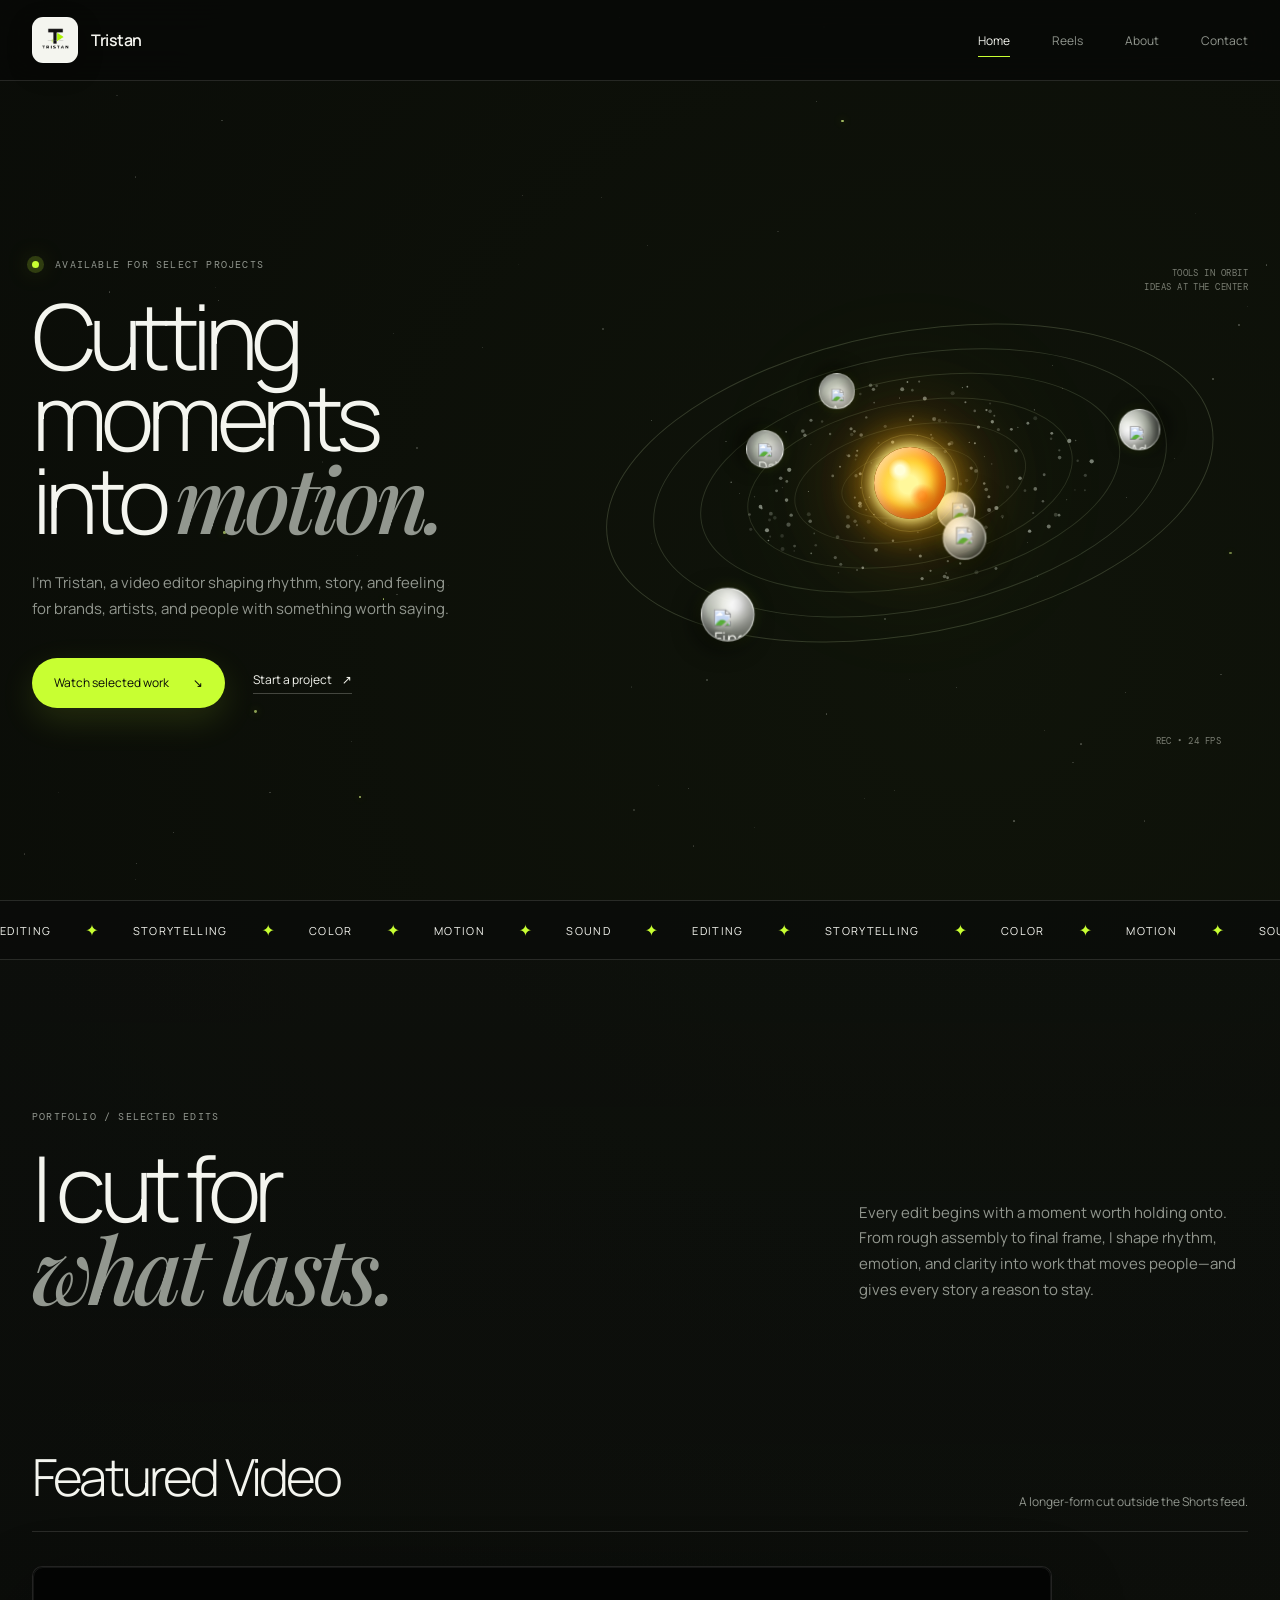
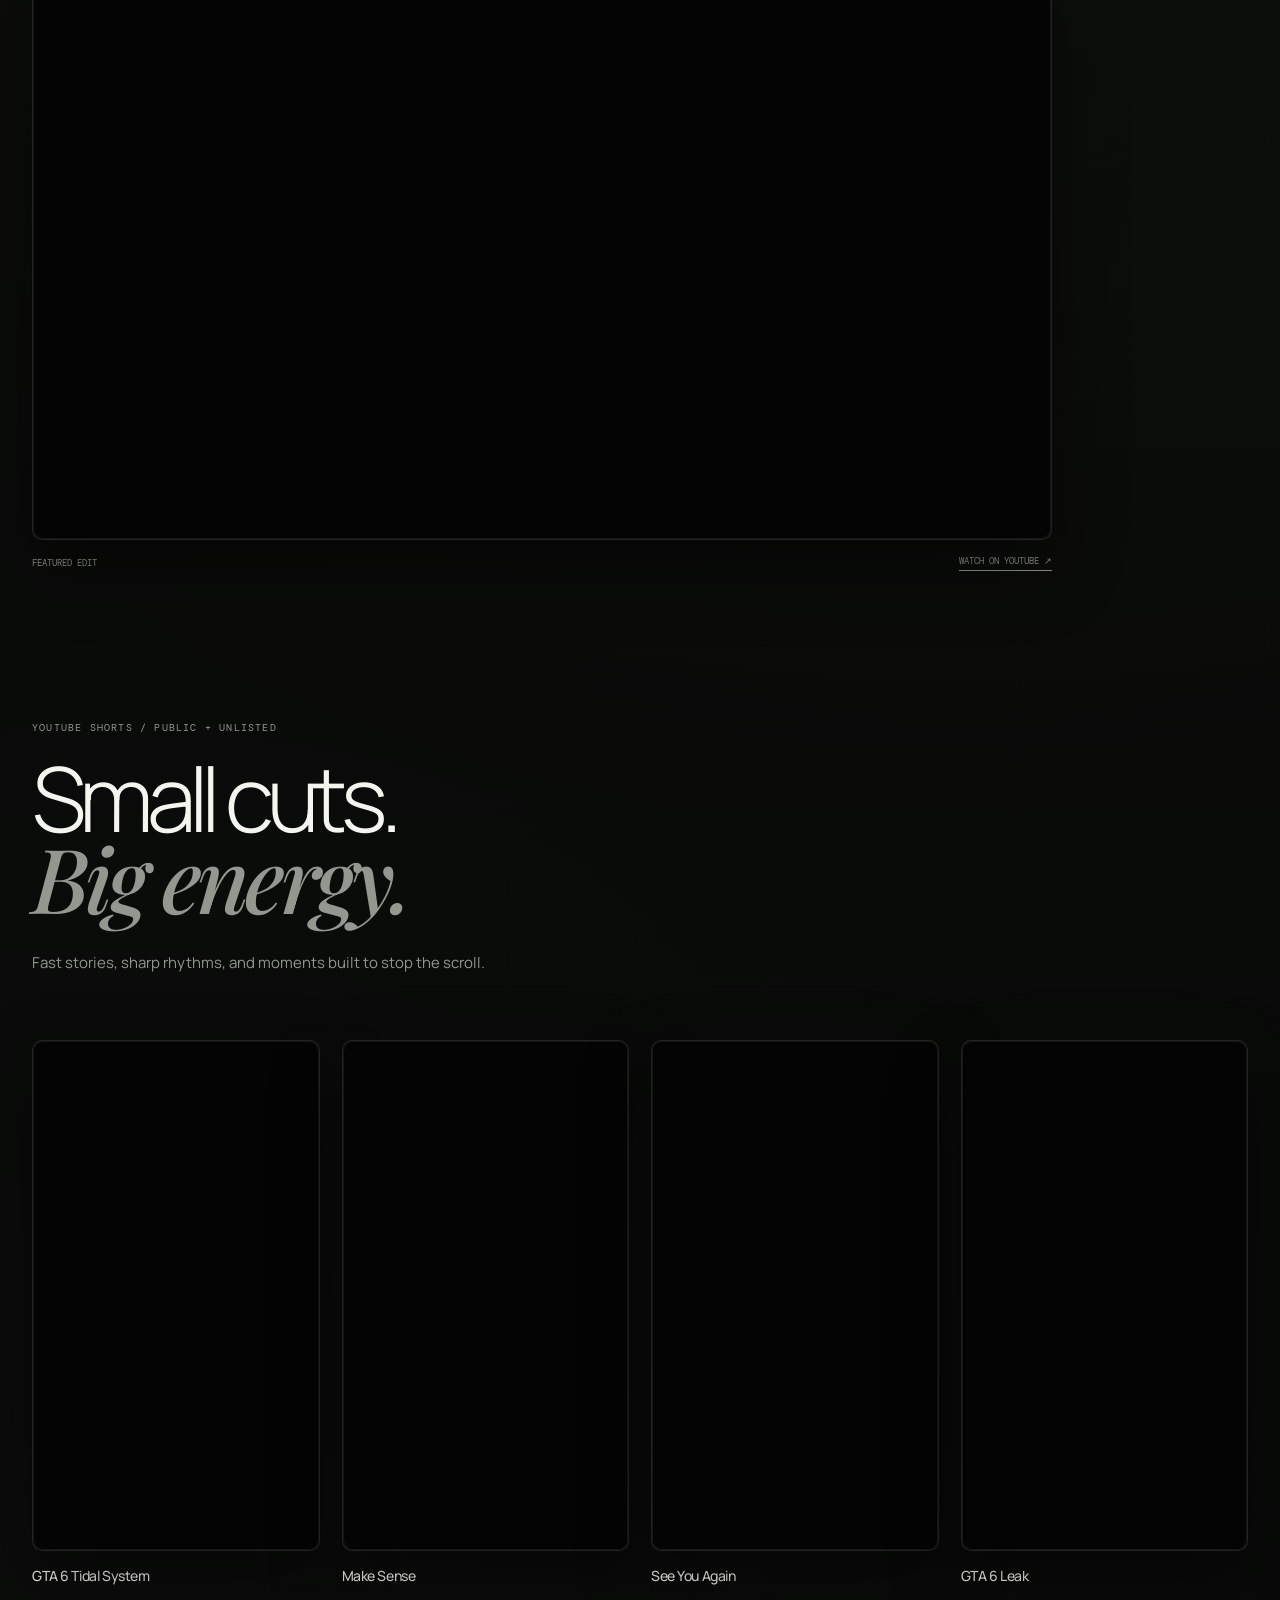
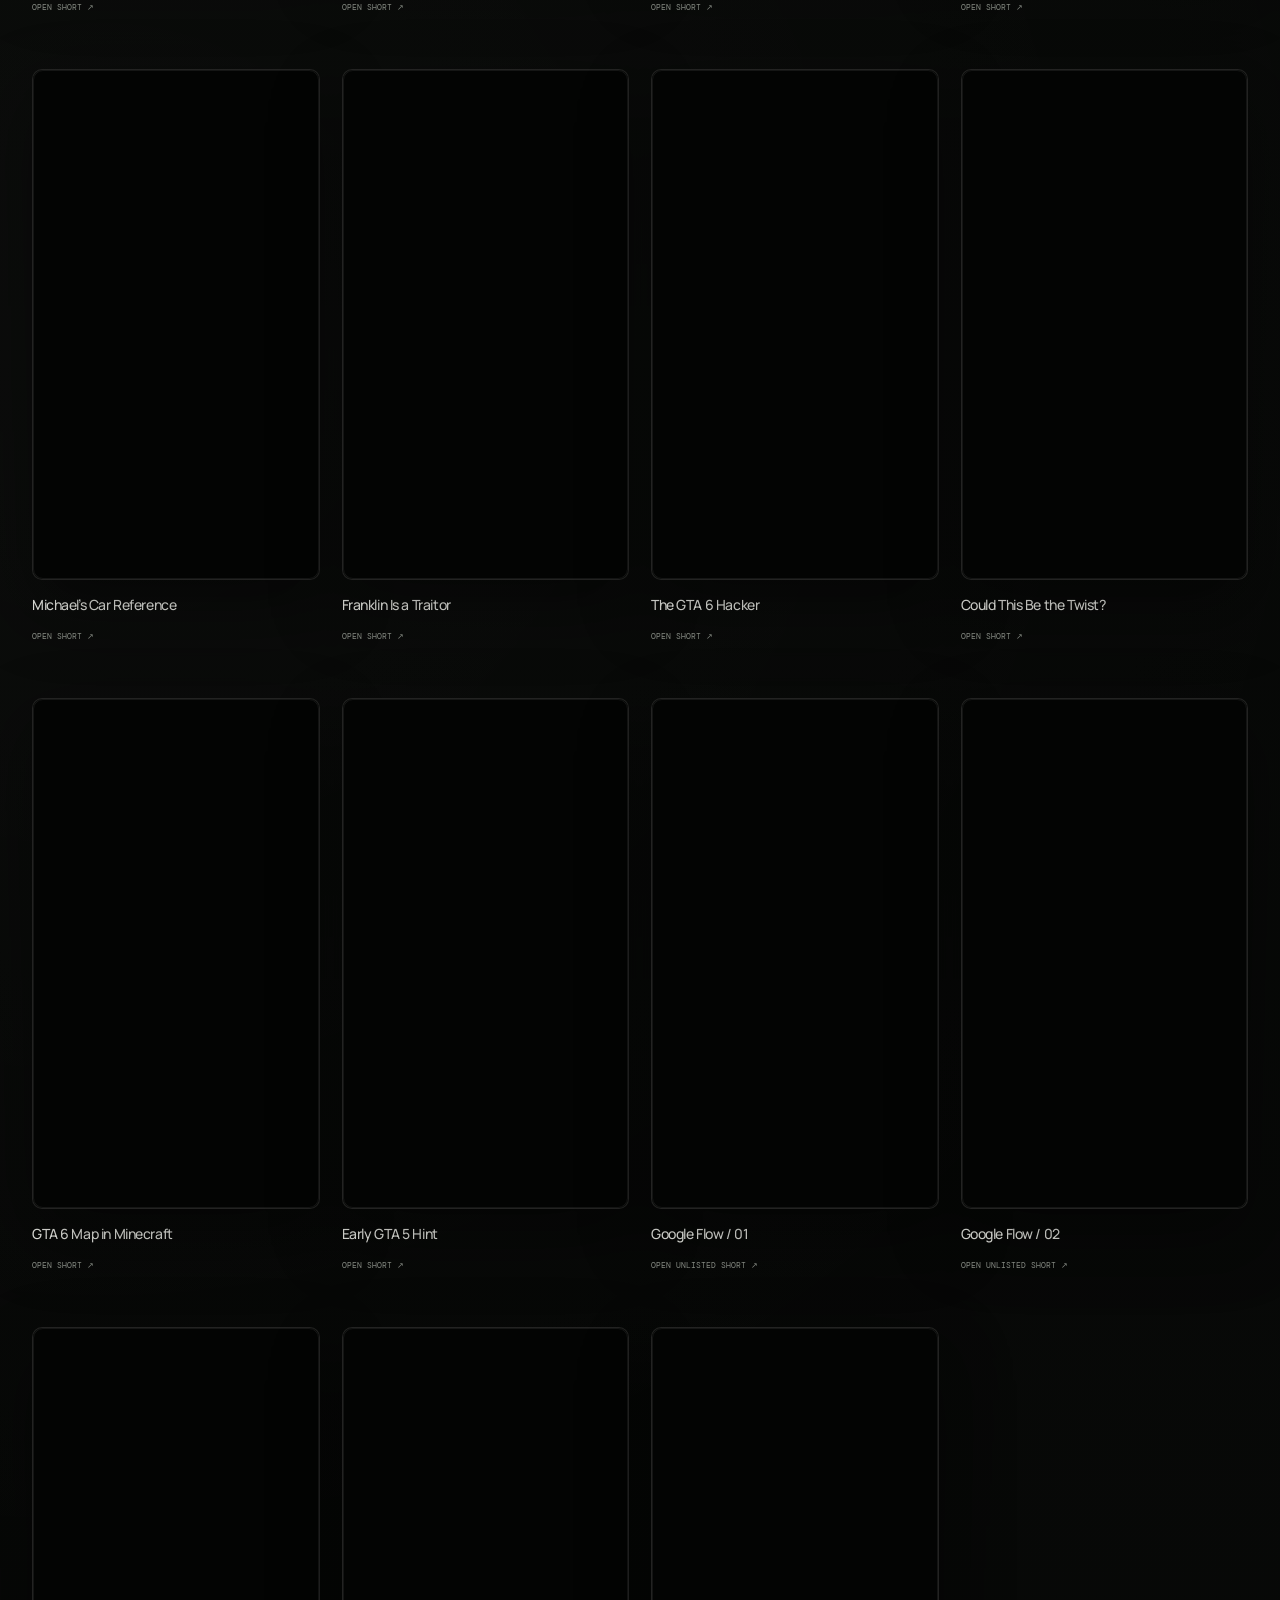
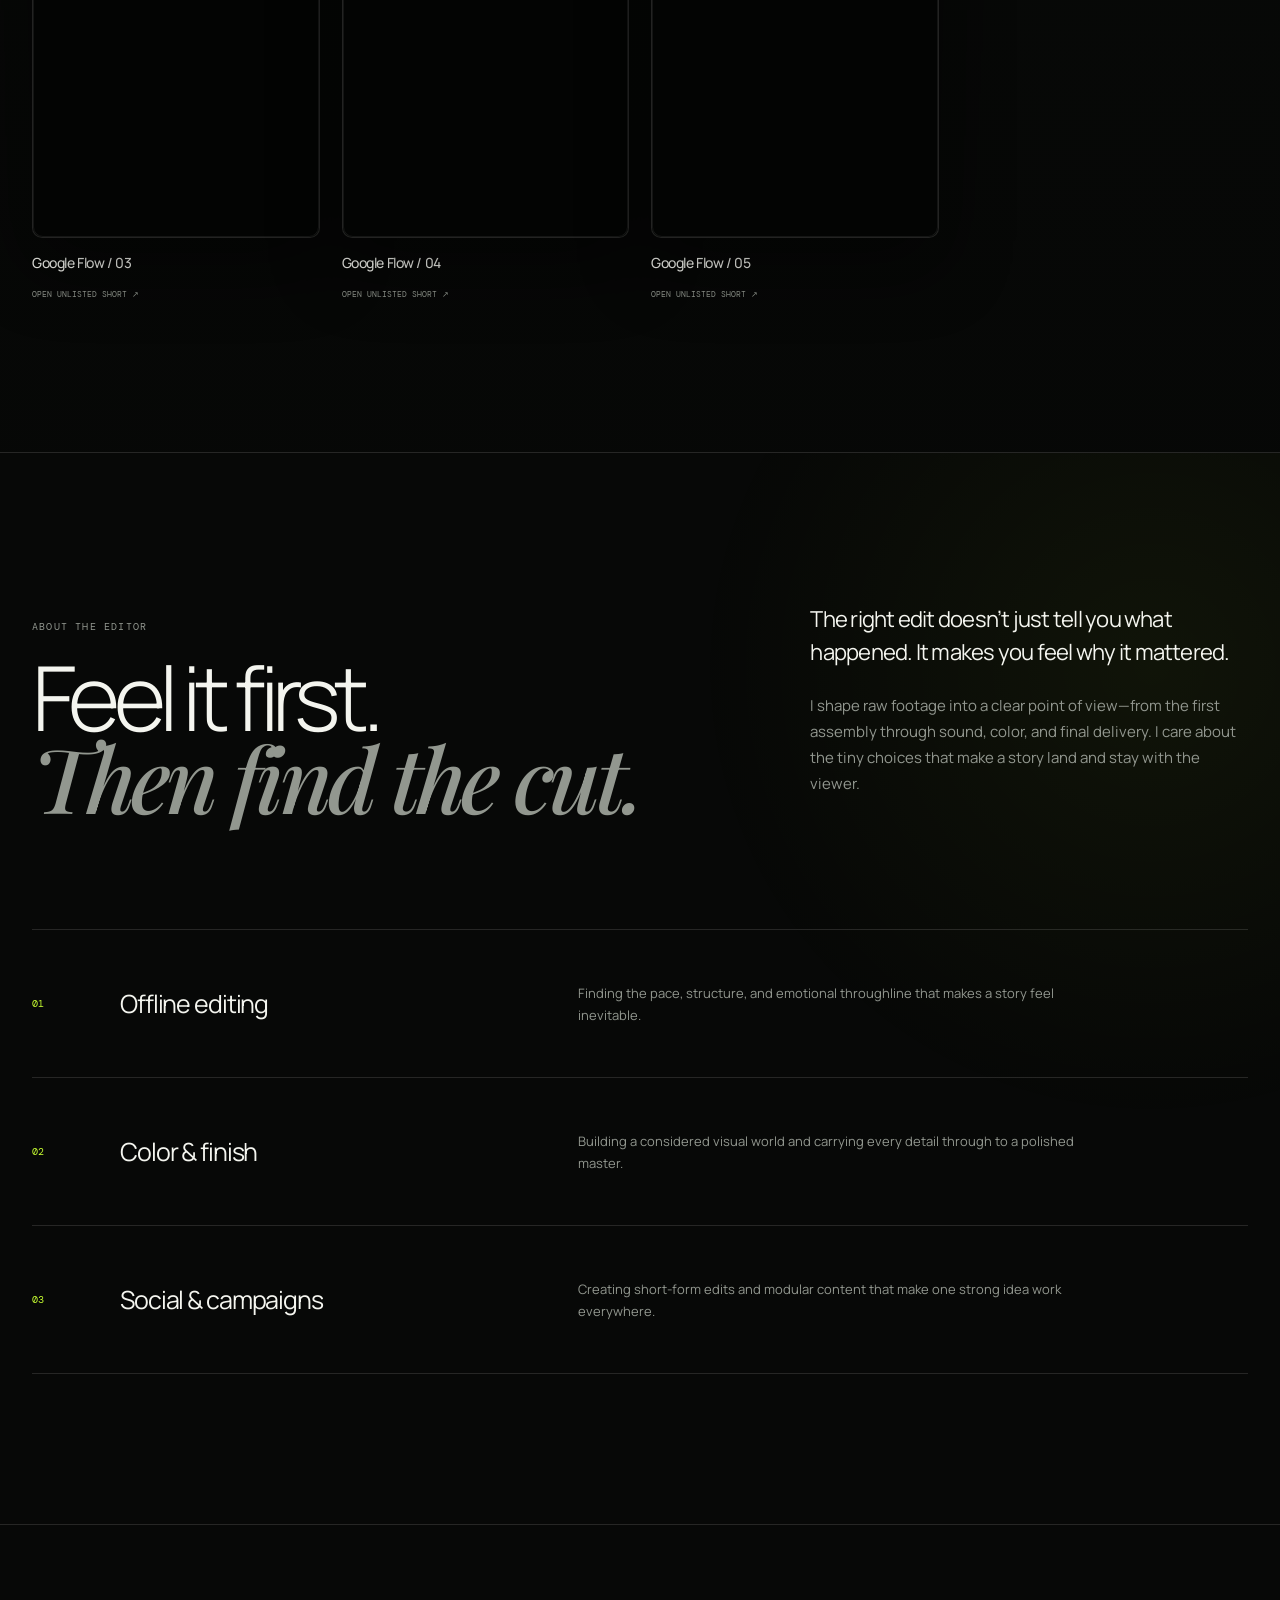
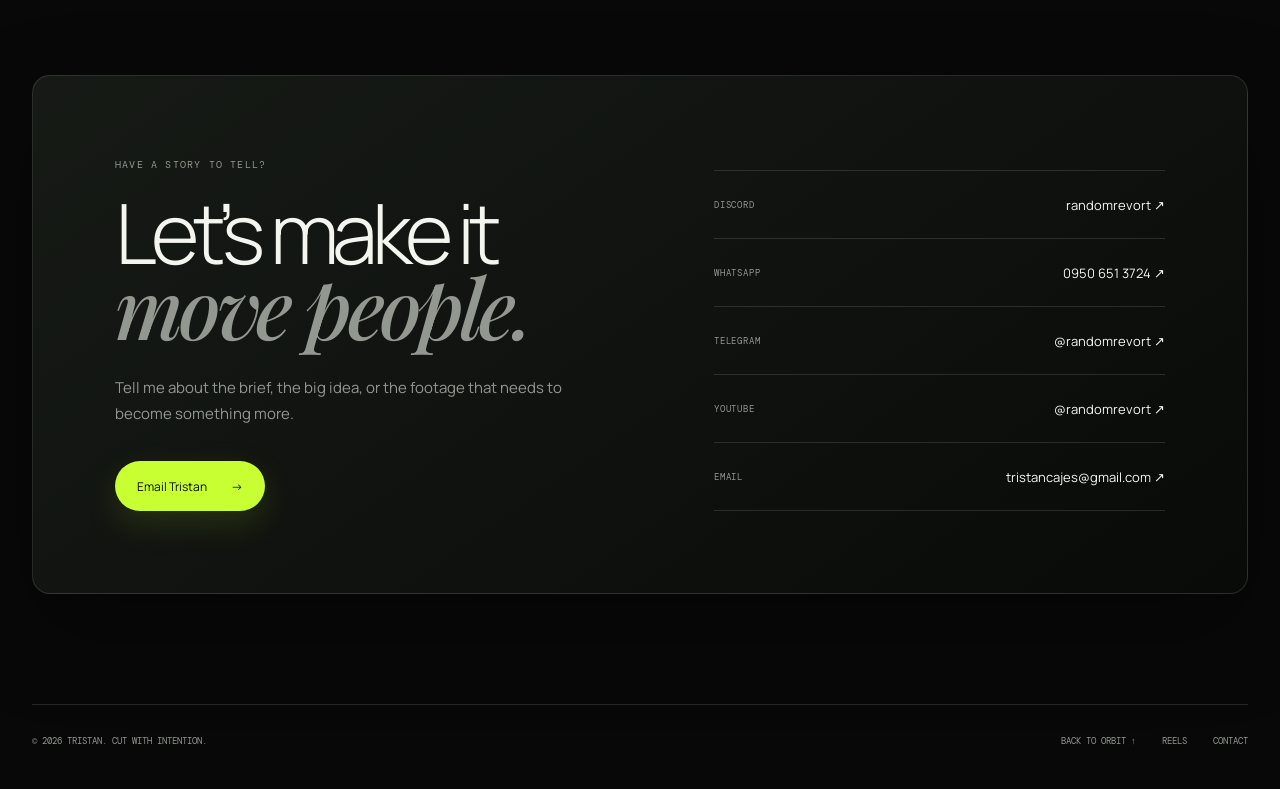
==== commit 40422a80: "Build one-page dark portfolio with solar hero Consolidate navigation, portfolio, about, and contact " ====
--- a/contact.html
+++ b/contact.html
@@ -1,70 +1,13 @@
-<!doctype html>
-<html lang="en">
-  <head>
-    <meta charset="UTF-8" />
-    <meta name="viewport" content="width=device-width, initial-scale=1.0" />
-    <meta name="description" content="Contact Tristan about video editing, campaigns, music videos, and finishing." />
-    <title>Contact &mdash; Tristan Video Editor</title>
-    <link rel="icon" type="image/svg+xml" href="Simple Tristan Video Editor Logo-Photoroom.png" />
-    <link rel="stylesheet" href="styles.css?v=20260808" />
-    <style>
-      .contact-details { display:grid; width:100%; margin:26px 0 30px; }
-      .contact-detail { display:flex; justify-content:space-between; gap:24px; padding:12px 0; border-bottom:1px solid rgba(255,255,255,.16); color:#fff; font-size:12px; }
-      .contact-detail span:first-child { color:#92928d; font-family:'DM Mono',monospace; font-size:10px; text-transform:uppercase; letter-spacing:.08em; }
-      .contact-detail a { color:inherit; text-align:right; }
-      .contact-detail a:hover { color:var(--accent); }
-      .dark .contact-detail { border-color:rgba(17,17,17,.16); color:#111; }
-      .dark .contact-detail a:hover { color:#789000; }
-      @media (max-width:760px) { .contact-detail { align-items:flex-start; flex-direction:column; gap:5px; }.contact-detail a { text-align:left; } }
-    </style>
-    <script>document.documentElement.classList.add('js');</script>
-  </head>
-  <body>
-    <header class="site-header">
-      <nav class="nav shell" aria-label="Main navigation">
-        <a class="wordmark brand-logo" href="index.html" data-transition="zoom-in" aria-label="Tristan home"><img src="Simple Tristan Video Editor Logo-Photoroom.png" alt="Tristan" /></a>
-        <div class="nav-links" id="nav-links">
-          <a href="reels.html" data-transition="zoom-out">Reel</a>
-          <a href="index.html#about" data-transition="zoom-in">About</a>
-          <a href="contact.html" aria-current="page">Contact</a>
-        </div>
-        <div class="nav-actions">
-          <button class="theme-switch" id="theme-toggle" type="button" role="switch" aria-checked="false" aria-label="Switch to dark mode">
-            <span class="switch-track"><span class="switch-icon switch-sun" aria-hidden="true">&#9788;</span><span class="switch-icon switch-moon" aria-hidden="true">&#9790;</span><span class="switch-thumb"></span></span>
-          </button>
-          <button class="menu-toggle" id="menu-toggle" type="button" aria-controls="nav-links" aria-expanded="false" aria-label="Open menu"><span></span><span></span></button>
-        </div>
-      </nav>
-    </header>
-
-    <main class="page-main contact-page" id="top">
-      <section class="page-hero shell reveal">
-        <p class="eyebrow">Have a story to tell?</p>
-        <h1>Let&#8217;s make it<br /><em>move people.</em></h1>
-        <p class="page-intro">Tell me about the brief, the big idea, or the footage that needs to become something more.</p>
-        <div class="contact-hero-details" aria-label="Contact details">
-          <div class="contact-detail"><span>Discord</span><a href="https://discord.com/users/374188893920296971" target="_blank" rel="noreferrer">randomrevort</a></div>
-          <div class="contact-detail"><span>WhatsApp</span><a href="https://wa.me/639506513724" target="_blank" rel="noreferrer">0950 651 3724</a></div>
-          <div class="contact-detail"><span>Telegram</span><a href="https://t.me/randomrevort" target="_blank" rel="noreferrer">@randomrevort</a></div>
-          <div class="contact-detail"><span>YouTube Channel</span><a href="https://www.youtube.com/@randomrevort" target="_blank" rel="noreferrer">@randomrevort</a></div>
-          <div class="contact-detail"><span>Email</span><a href="mailto:tristancajes@gmail.com">tristancajes@gmail.com</a></div>
-        </div>
-      </section>
-
-      <section class="contact-section shell">
-        <div class="contact-card reveal">
-          <div><p class="eyebrow">Start a conversation</p><h2>Bring the raw<br /><em>cut to life.</em></h2></div>
-          <div class="contact-side">
-            <p>I&#8217;m always up for hearing about a good brief, a big idea, or footage that needs to become something more.</p><a class="button button-light" href="mailto:tristancajes@gmail.com">Email Tristan <span>&#8594;</span></a>
-          </div>
-        </div>
-      </section>
-    </main>
-
-    <footer class="site-footer shell">
-      <p>&copy; <span id="year"></span> Tristan. Cut with intention.</p>
-      <div class="footer-links"><a href="index.html" data-transition="zoom-in">Back home &#8593;</a><a href="reels.html" data-transition="zoom-out">View reels</a><a href="contact.html">LinkedIn</a></div>
-    </footer>
-    <script src="script.js"></script>
-  </body>
-</html>
+<!doctype html>
+<html lang="en">
+  <head>
+    <meta charset="UTF-8" />
+    <meta name="viewport" content="width=device-width, initial-scale=1.0" />
+    <meta name="robots" content="noindex" />
+    <meta http-equiv="refresh" content="0; url=index.html#contact" />
+    <title>Contact — Tristan Video Editor</title>
+    <link rel="canonical" href="index.html#contact" />
+    <script>window.location.replace('index.html#contact');</script>
+  </head>
+  <body><p><a href="index.html#contact">Contact Tristan</a></p></body>
+</html>
